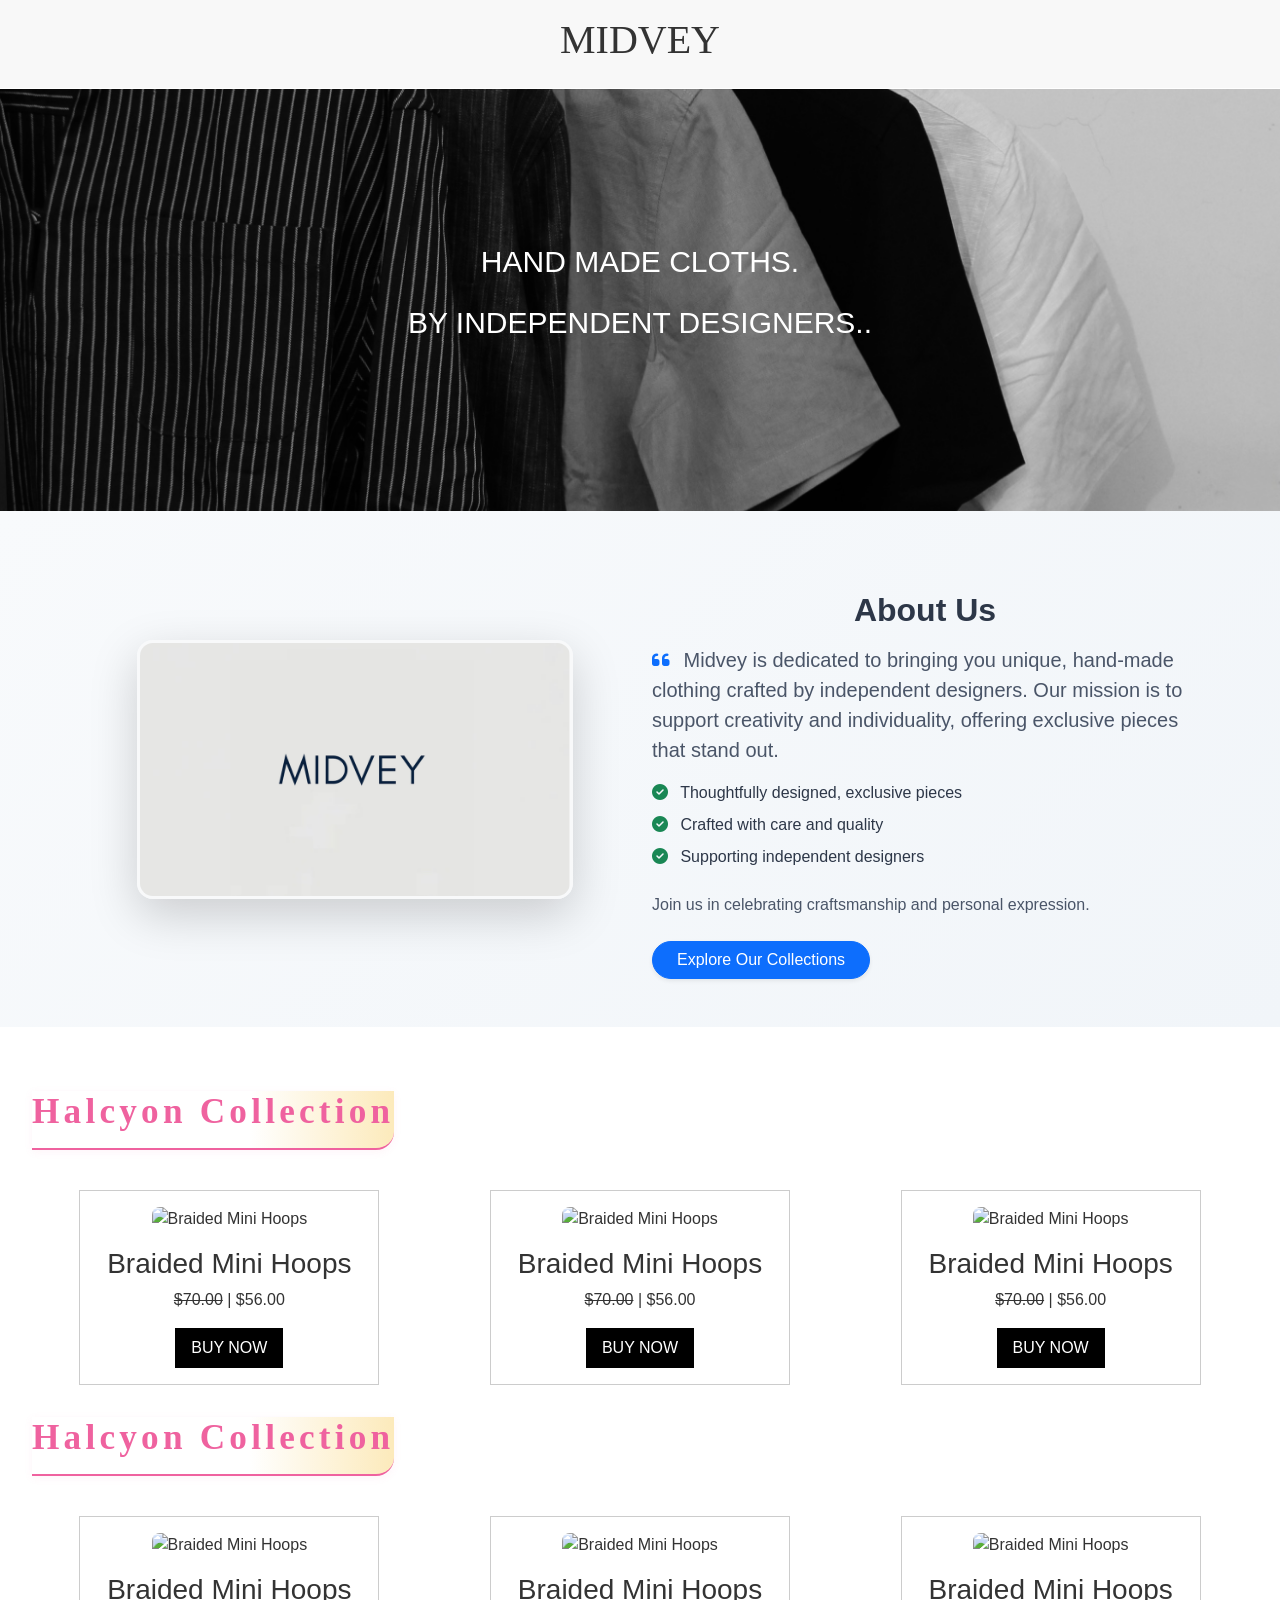
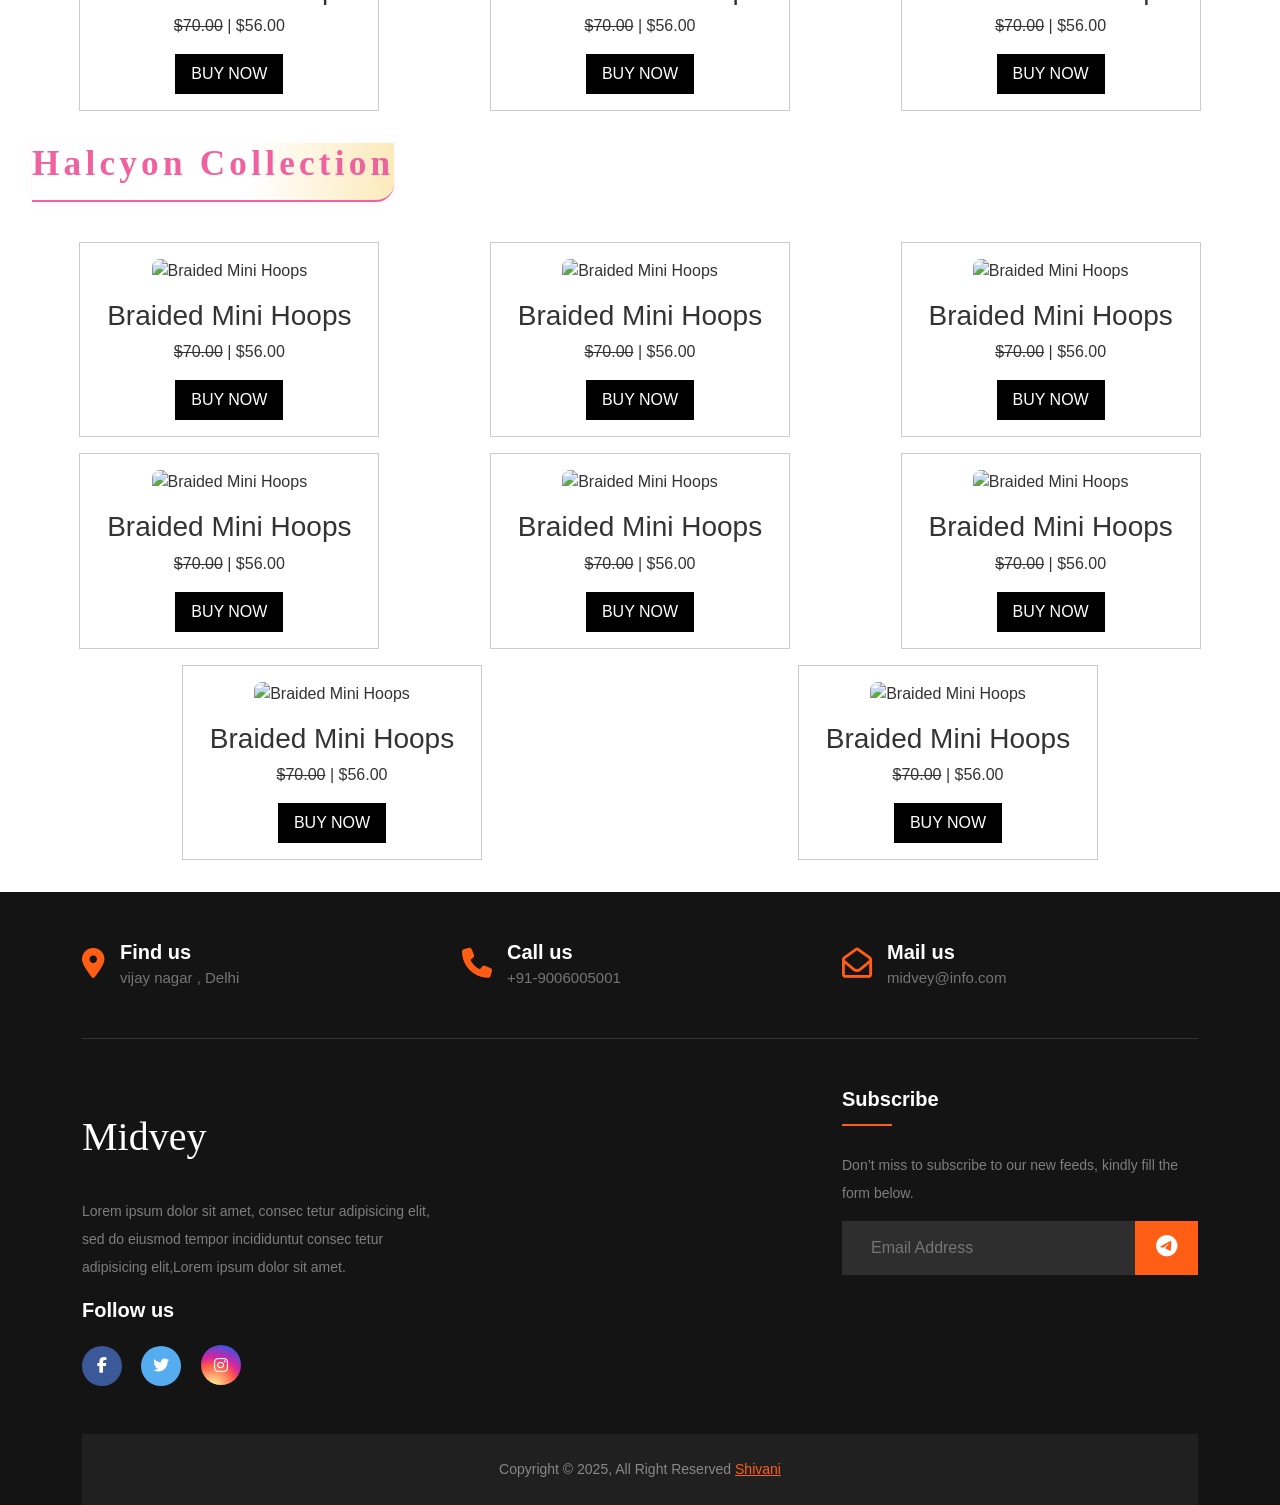
==== index.html @ 68c8198d "first commit" ====
<!DOCTYPE html>
<html lang="en">
<head>
  <meta charset="UTF-8">
  <meta name="viewport" content="width=device-width, initial-scale=1.0">
  <title>Midvey</title>
  <link rel="stylesheet" href="style.css">
   <link rel="stylesheet" href="https://cdn.jsdelivr.net/npm/bootstrap@5.3.3/dist/css/bootstrap.min.css">
<link rel="stylesheet" href="https://cdnjs.cloudflare.com/ajax/libs/font-awesome/6.5.2/css/all.min.css" crossorigin="anonymous"><link rel="stylesheet" href="./style.css">
</head>
<body>
    <div class="heading">
    <h1>MIDVEY</h1>
    </div>
  <header class="header">
    <div class='header-content'>
      <p>HAND MADE CLOTHS.</p>
      <p>BY INDEPENDENT DESIGNERS..</p>

    </header>

    <section class="about-us-section py-5" style="background: linear-gradient(135deg, #f8fafc 0%, #f1f5f9 100%);">
      <div class="container">
        <div class="row align-items-center">
          <div class="col-md-6 mb-4 mb-md-0 text-center">
            <img src="IMG_3715.PNG" alt="About Midvey" class="img-fluid rounded-4 shadow-lg border border-3 border-light" style="max-width: 80%; object-fit: cover;">
          </div>
          <div class="col-md-6">
            <h2 class="mb-3 fw-bold" style="color: #2d3748;">About Us</h2>
            <p class="lead" style="color: #4a5568;">
              <i class="fas fa-quote-left me-2 text-primary"></i>
              Midvey is dedicated to bringing you unique, hand-made clothing crafted by independent designers. Our mission is to support creativity and individuality, offering exclusive pieces that stand out.
            </p>
            <ul class="list-unstyled mb-4" style="color: #2d3748;">
              <li class="mb-2"><i class="fas fa-check-circle text-success me-2"></i> Thoughtfully designed, exclusive pieces</li>
              <li class="mb-2"><i class="fas fa-check-circle text-success me-2"></i> Crafted with care and quality</li>
              <li class="mb-2"><i class="fas fa-check-circle text-success me-2"></i> Supporting independent designers</li>
            </ul>
            <p style="color: #4a5568;">
              Join us in celebrating craftsmanship and personal expression.
            </p>
            <a href="#collections" class="btn btn-primary rounded-pill px-4 mt-2 shadow-sm">Explore Our Collections</a>
          </div>
        </div>
      </div>
    </section>

  <main>
    <section id="collections">
      <h2 class="collection-heading">Halcyon Collection</h2>
      
      <div class="product-grid">
        <div class="product-card">
          <img src="https://t3.ftcdn.net/jpg/03/34/79/68/360_F_334796865_VVTjg49nbLgQPG6rgKDjVqSb5XUhBVsW.jpg" alt="Braided Mini Hoops">
          <h3>Braided Mini Hoops</h3>
          <p><span style="text-decoration: line-through;">$70.00</span> | $56.00</p>
          <a href="https://wa.me/918800646366?text=I%20want%20to%20buy%20Braided%20Mini%20Hoops" target="_blank">
            <button>BUY NOW</button>
          </a>
        </div>
        <div class="product-card">
          <img src="https://t3.ftcdn.net/jpg/03/34/79/68/360_F_334796865_VVTjg49nbLgQPG6rgKDjVqSb5XUhBVsW.jpg" alt="Braided Mini Hoops">
          <h3>Braided Mini Hoops</h3>
          <p><span style="text-decoration: line-through;">$70.00</span> | $56.00</p>
          <a href="https://wa.me/918800646366?text=I%20want%20to%20buy%20Braided%20Mini%20Hoops" target="_blank">
            <button>BUY NOW</button>
          </a>
        </div>
        <div class="product-card">
          <img src="https://t3.ftcdn.net/jpg/03/34/79/68/360_F_334796865_VVTjg49nbLgQPG6rgKDjVqSb5XUhBVsW.jpg" alt="Braided Mini Hoops">
          <h3>Braided Mini Hoops</h3>
          <p><span style="text-decoration: line-through;">$70.00</span> | $56.00</p>
          <a href="https://wa.me/918800646366?text=I%20want%20to%20buy%20Braided%20Mini%20Hoops" target="_blank">
            <button>BUY NOW</button>
          </a>
        </div>
        <!-- Add more products here -->
      </div>

      <h2 class="collection-heading"> Halcyon Collection</h2>
      <div class="product-grid">
        <!-- Repeat product-card blocks here -->
         <div class="product-card">
          <img src="https://t3.ftcdn.net/jpg/03/34/79/68/360_F_334796865_VVTjg49nbLgQPG6rgKDjVqSb5XUhBVsW.jpg" alt="Braided Mini Hoops">
          <h3>Braided Mini Hoops</h3>
          <p><span style="text-decoration: line-through;">$70.00</span> | $56.00</p>
          <a href="https://wa.me/918800646366?text=I%20want%20to%20buy%20Braided%20Mini%20Hoops" target="_blank">
            <button>BUY NOW</button>
          </a>
        </div>
        <div class="product-card">
          <img src="https://t3.ftcdn.net/jpg/03/34/79/68/360_F_334796865_VVTjg49nbLgQPG6rgKDjVqSb5XUhBVsW.jpg" alt="Braided Mini Hoops">
          <h3>Braided Mini Hoops</h3>
          <p><span style="text-decoration: line-through;">$70.00</span> | $56.00</p>
          <a href="https://wa.me/918800646366?text=I%20want%20to%20buy%20Braided%20Mini%20Hoops" target="_blank">
            <button>BUY NOW</button>
          </a>
        </div>
        <div class="product-card">
          <img src="https://t3.ftcdn.net/jpg/03/34/79/68/360_F_334796865_VVTjg49nbLgQPG6rgKDjVqSb5XUhBVsW.jpg" alt="Braided Mini Hoops">
          <h3>Braided Mini Hoops</h3>
          <p><span style="text-decoration: line-through;">$70.00</span> | $56.00</p>
          <a href="https://wa.me/918800646366?text=I%20want%20to%20buy%20Braided%20Mini%20Hoops" target="_blank">
            <button>BUY NOW</button>
          </a>
        </div>

      </div>

<h2 class="collection-heading">Halcyon Collection</h2>      
<div class="product-grid">
        <div class="product-card">
          <img src="https://t3.ftcdn.net/jpg/03/34/79/68/360_F_334796865_VVTjg49nbLgQPG6rgKDjVqSb5XUhBVsW.jpg" alt="Braided Mini Hoops">
          <h3>Braided Mini Hoops</h3>
          <p><span style="text-decoration: line-through;">$70.00</span> | $56.00</p>
          <a href="https://wa.me/918800646366?text=I%20want%20to%20buy%20Braided%20Mini%20Hoops" target="_blank">
            <button>BUY NOW</button>
          </a>
        </div>
        <div class="product-card">
          <img src="https://t3.ftcdn.net/jpg/03/34/79/68/360_F_334796865_VVTjg49nbLgQPG6rgKDjVqSb5XUhBVsW.jpg" alt="Braided Mini Hoops">
          <h3>Braided Mini Hoops</h3>
          <p><span style="text-decoration: line-through;">$70.00</span> | $56.00</p>
          <a href="https://wa.me/918800646366?text=I%20want%20to%20buy%20Braided%20Mini%20Hoops" target="_blank">
            <button>BUY NOW</button>
          </a>
        </div>
        <div class="product-card">
          <img src="https://t3.ftcdn.net/jpg/03/34/79/68/360_F_334796865_VVTjg49nbLgQPG6rgKDjVqSb5XUhBVsW.jpg" alt="Braided Mini Hoops">
          <h3>Braided Mini Hoops</h3>
          <p><span style="text-decoration: line-through;">$70.00</span> | $56.00</p>
          <a href="https://wa.me/918800646366?text=I%20want%20to%20buy%20Braided%20Mini%20Hoops" target="_blank">
            <button>BUY NOW</button>
          </a>
        </div>
        <div class="product-card">
          <img src="https://t3.ftcdn.net/jpg/03/34/79/68/360_F_334796865_VVTjg49nbLgQPG6rgKDjVqSb5XUhBVsW.jpg" alt="Braided Mini Hoops">
          <h3>Braided Mini Hoops</h3>
          <p><span style="text-decoration: line-through;">$70.00</span> | $56.00</p>
          <a href="https://wa.me/918800646366?text=I%20want%20to%20buy%20Braided%20Mini%20Hoops" target="_blank">
            <button>BUY NOW</button>
          </a>
        </div>
         <div class="product-card">
          <img src="https://t3.ftcdn.net/jpg/03/34/79/68/360_F_334796865_VVTjg49nbLgQPG6rgKDjVqSb5XUhBVsW.jpg" alt="Braided Mini Hoops">
          <h3>Braided Mini Hoops</h3>
          <p><span style="text-decoration: line-through;">$70.00</span> | $56.00</p>
          <a href="https://wa.me/918800646366?text=I%20want%20to%20buy%20Braided%20Mini%20Hoops" target="_blank">
            <button>BUY NOW</button>
          </a>
        </div>
         <div class="product-card">
          <img src="https://t3.ftcdn.net/jpg/03/34/79/68/360_F_334796865_VVTjg49nbLgQPG6rgKDjVqSb5XUhBVsW.jpg" alt="Braided Mini Hoops">
          <h3>Braided Mini Hoops</h3>
          <p><span style="text-decoration: line-through;">$70.00</span> | $56.00</p>
          <a href="https://wa.me/918800646366?text=I%20want%20to%20buy%20Braided%20Mini%20Hoops" target="_blank">
            <button>BUY NOW</button>
          </a>
        </div>
         <div class="product-card">
          <img src="https://t3.ftcdn.net/jpg/03/34/79/68/360_F_334796865_VVTjg49nbLgQPG6rgKDjVqSb5XUhBVsW.jpg" alt="Braided Mini Hoops">
          <h3>Braided Mini Hoops</h3>
          <p><span style="text-decoration: line-through;">$70.00</span> | $56.00</p>
          <a href="https://wa.me/918800646366?text=I%20want%20to%20buy%20Braided%20Mini%20Hoops" target="_blank">
            <button>BUY NOW</button>
          </a>
        </div>
         <div class="product-card">
          <img src="https://t3.ftcdn.net/jpg/03/34/79/68/360_F_334796865_VVTjg49nbLgQPG6rgKDjVqSb5XUhBVsW.jpg" alt="Braided Mini Hoops">
          <h3>Braided Mini Hoops</h3>
          <p><span style="text-decoration: line-through;">$70.00</span> | $56.00</p>
          <a href="https://wa.me/918800646366?text=I%20want%20to%20buy%20Braided%20Mini%20Hoops" target="_blank">
            <button>BUY NOW</button>
          </a>
        </div>
        
    </div>
    </section>
  </main>

  <footer class="footer-section">
        <div class="container">
            <div class="footer-cta pt-5 pb-5">
                <div class="row">
                    <div class="col-xl-4 col-md-4 mb-30">
                        <div class="single-cta">
                            <i class="fas fa-map-marker-alt"></i>
                            <div class="cta-text">
                                <h4>Find us</h4>
                                <span>vijay nagar , Delhi</span>
                            </div>
                        </div>
                    </div>
                    <div class="col-xl-4 col-md-4 mb-30">
                        <div class="single-cta">
                            <i class="fas fa-phone"></i>
                            <div class="cta-text">
                                <h4>Call us</h4>
                                <span>+91-9006005001</span>
                            </div>
                        </div>
                    </div>
                    <div class="col-xl-4 col-md-4 mb-30">
                        <div class="single-cta">
                            <i class="far fa-envelope-open"></i>
                            <div class="cta-text">
                                <h4>Mail us</h4>
                                <span>midvey@info.com</span>
                            </div>
                        </div>
                    </div>
                </div>
            </div>
            <div class="footer-content pt-5 pb-5">
                <div class="row">
                    <div class="col-xl-4 col-lg-4 mb-50">
                        <div class="footer-widget">
                            <div class="footer-logo">
                                <p class="nameatbottom">Midvey</p>
                            </div>
                            <div class="footer-text">
                                <p>Lorem ipsum dolor sit amet, consec tetur adipisicing elit, sed do eiusmod tempor incididuntut consec tetur adipisicing
                                elit,Lorem ipsum dolor sit amet.</p>
                            </div>
                            <div class="footer-social-icon">
                                <span>Follow us</span>
                                <a href="https://www.instagram.com/shopmidvey/"><i class="fab fa-facebook-f facebook-bg"></i></a>
                                <a href="https://twitter.com/shopmidvey"><i class="fab fa-twitter twitter-bg"></i></a>
                                <a href="https://www.instagram.com/shopmidvey/">
                                  <i class="fab fa-instagram instagram-bg" style="background: radial-gradient(circle at 30% 107%, #fdf497 0%, #fdf497 5%, #fd5949 45%, #d6249f 60%, #285AEB 90%); color: white; border-radius: 50%; padding: 8px; display: inline-flex; align-items: center; justify-content: center;"></i>
                                </a>

                            </div>
                        </div>
                    </div>
                   
                    <div class="col-xl-4 col-lg-4 col-md-6 mb-50 ms-auto">
                      <div class="footer-widget">
                        <div class="footer-widget-heading">
                          <h3>Subscribe</h3>
                        </div>
                        <div class="footer-text mb-25">
                          <p>Don’t miss to subscribe to our new feeds, kindly fill the form below.</p>
                        </div>
                        <div class="subscribe-form">
                          <form action="#">
                            <input type="text" placeholder="Email Address">
                            <button><i class="fab fa-telegram-plane"></i></button>
                          </form>
                        </div>
                      </div>
                    </div>
                </div>
            </div>
            <div class="copyright-area">
              <div class="container">
                <div class="row">
                  <div class="col-12 text-center">
                    <div class="copyright-text">
                      <p>Copyright &copy; 2025, All Right Reserved <a href="#">Shivani</a></p>
                    </div>
                  </div>
                </div>
              </div>
            </div>
    </footer>

  <script src="script.js"></script>
</body>
</html>
---- style.css ----
body {
  font-family: Arial, sans-serif;
  margin: 0;
  padding: 0;
  background-color: #fff;
  color: #333;
}
.heading{
    padding: 1rem;
    text-align: center;
    background-color: #f8f8f8;
    border-bottom: 1px solid #fff;
    font-family: 'Glacial Indifference';
}

.header {
  text-align: center;
  padding: 150px;
  background-image: url('IMG_4428.JPG'); /* Replace with your desired image URL */
  background-size: cover;
  background-position: center;
  position: relative;
  color: white;
}

.header-overlay {
  background-color: rgba(0, 0, 0, 0.5);
  padding: 2rem;
  display: inline-block;
  border-radius: 8px;
}

.header h1 {
  font-size: 50px;
  margin-bottom: 0.5rem;
}

.header p {
  margin-bottom: 1rem;
  font-size: 30px;
  font-family: 'Gill Sans', 'Gill Sans MT', Calibri, 'Trebuchet MS', sans-serif;
}

.header button {
  padding: 0.75rem 1.5rem;
  background-color: white;
  color: black;
  border: none;
  cursor: pointer;
  font-weight: bold;
  border-radius: 4px;
}

main {
  padding: 2rem;
}

.collection-heading{
  font-family: 'Playfair Display', serif;
        font-size: 2.2rem;
        font-weight: 600;
        color: #ef629f;
        margin-bottom: 2.5rem;
        letter-spacing: 0.12em;
        border-bottom: 2px solid #ef629f;
        display: inline-block;
        padding-bottom: 0.4em;
        background: linear-gradient(90deg, #fff 60%, #fceabb 100%);
        border-radius: 0 0 18px 0;
        box-shadow: 0 2px 8px rgba(239,98,159,0.07);
}
h2 {
  text-align: center;
  margin: 2rem 0 1rem;
}

.product-grid {
  display: flex;
  flex-wrap: wrap;
  gap: 1rem;
  justify-content: space-around;
}

.product-card {
  border: 1px solid #ccc;
  padding: 1rem;
  width: 300px;
  text-align: center;
}

.product-card img {
  width: 100%;
  height: auto;
  border-radius: 8px;
  margin-bottom: 1rem;
}

.product-card button {
  padding: 0.5rem 1rem;
  background-color: black;
  color: white;
  border: none;
  cursor: pointer;
}

.footer {
  background-color: #f1f1f1;
  text-align: center;
  padding: 1rem;
  margin-top: 2rem;
}

.footer a {
  display: block;
  margin-top: 0.5rem;
  color: #0077cc;
  text-decoration: none;
}
.nameatbottom{
    font-family: 'glacial indifference';
    font-size: 40px;
    margin-top: 20px;
    color: white
}
 @media (max-width: 768px) {
      .header h1 {
        font-size: 2rem;
      }

      .header p {
        font-size: 1rem;
      }

      .header-overlay {
        padding: 1.5rem;
      }

      .header button {
        padding: 0.5rem 1rem;
      }

      .product-card {
        width: 90%;
      }
    }

    @media (max-width: 480px) {
      .header {
        padding: 3rem 1rem;
      }

      .header h1 {
        font-size: 1.5rem;
      }

      .header p {
        font-size: 0.9rem;
      }

      .header button {
        font-size: 0.9rem;
      }

      main {
        padding: 1rem;
      }

      h2 {
        font-size: 1.2rem;
      }
    }
/* footer */


ul {
    margin: 0px;
    padding: 0px;
}
.footer-section {
  background: #151414;
  position: relative;
}
.footer-cta {
  border-bottom: 1px solid #373636;
}
.single-cta i {
  color: #ff5e14;
  font-size: 30px;
  float: left;
  margin-top: 8px;
}
.cta-text {
  padding-left: 15px;
  display: inline-block;
}
.cta-text h4 {
  color: #fff;
  font-size: 20px;
  font-weight: 600;
  margin-bottom: 2px;
}
.cta-text span {
  color: #757575;
  font-size: 15px;
}
.footer-content {
  position: relative;
  z-index: 2;
}
.footer-pattern img {
  position: absolute;
  top: 0;
  left: 0;
  height: 330px;
  background-size: cover;
  background-position: 100% 100%;
}
.footer-logo {
  margin-bottom: 30px;
}
.footer-logo img {
    max-width: 200px;
}
.footer-text p {
  margin-bottom: 14px;
  font-size: 14px;
      color: #7e7e7e;
  line-height: 28px;
}
.footer-social-icon span {
  color: #fff;
  display: block;
  font-size: 20px;
  font-weight: 700;
  font-family: 'Poppins', sans-serif;
  margin-bottom: 20px;
}
.footer-social-icon a {
  color: #fff;
  font-size: 16px;
  margin-right: 15px;
}
.footer-social-icon i {
  height: 40px;
  width: 40px;
  text-align: center;
  line-height: 38px;
  border-radius: 50%;
}
.facebook-bg{
  background: #3B5998;
}
.twitter-bg{
  background: #55ACEE;
}
.google-bg{
  background: #DD4B39;
}
.footer-widget-heading h3 {
  color: #fff;
  font-size: 20px;
  font-weight: 600;
  margin-bottom: 40px;
  position: relative;
}
.footer-widget-heading h3::before {
  content: "";
  position: absolute;
  left: 0;
  bottom: -15px;
  height: 2px;
  width: 50px;
  background: #ff5e14;
}
.footer-widget ul li {
  display: inline-block;
  float: left;
  width: 50%;
  margin-bottom: 12px;
}
.footer-widget ul li a:hover{
  color: #ff5e14;
}
.footer-widget ul li a {
  color: #878787;
  text-transform: capitalize;
}
.subscribe-form {
  position: relative;
  overflow: hidden;
}
.subscribe-form input {
  width: 100%;
  padding: 14px 28px;
  background: #2E2E2E;
  border: 1px solid #2E2E2E;
  color: #fff;
}
.subscribe-form button {
    position: absolute;
    right: 0;
    background: #ff5e14;
    padding: 13px 20px;
    border: 1px solid #ff5e14;
    top: 0;
}
.subscribe-form button i {
  color: #fff;
  font-size: 22px;
  transform: rotate(-6deg);
}
.copyright-area{
  background: #202020;
  padding: 25px 0;
}
.copyright-text p {
  margin: 0;
  font-size: 14px;
  color: #878787;
}
.copyright-text p a{
  color: #ff5e14;
}
.footer-menu li {
  display: inline-block;
  margin-left: 20px;
}
.footer-menu li:hover a{
  color: #ff5e14;
}
.footer-menu li a {
  font-size: 14px;
  color: #878787;
}
---- style.css ----
body {
  font-family: Arial, sans-serif;
  margin: 0;
  padding: 0;
  background-color: #fff;
  color: #333;
}
.heading{
    padding: 1rem;
    text-align: center;
    background-color: #f8f8f8;
    border-bottom: 1px solid #fff;
    font-family: 'Glacial Indifference';
}

.header {
  text-align: center;
  padding: 150px;
  background-image: url('IMG_4428.JPG'); /* Replace with your desired image URL */
  background-size: cover;
  background-position: center;
  position: relative;
  color: white;
}

.header-overlay {
  background-color: rgba(0, 0, 0, 0.5);
  padding: 2rem;
  display: inline-block;
  border-radius: 8px;
}

.header h1 {
  font-size: 50px;
  margin-bottom: 0.5rem;
}

.header p {
  margin-bottom: 1rem;
  font-size: 30px;
  font-family: 'Gill Sans', 'Gill Sans MT', Calibri, 'Trebuchet MS', sans-serif;
}

.header button {
  padding: 0.75rem 1.5rem;
  background-color: white;
  color: black;
  border: none;
  cursor: pointer;
  font-weight: bold;
  border-radius: 4px;
}

main {
  padding: 2rem;
}

.collection-heading{
  font-family: 'Playfair Display', serif;
        font-size: 2.2rem;
        font-weight: 600;
        color: #ef629f;
        margin-bottom: 2.5rem;
        letter-spacing: 0.12em;
        border-bottom: 2px solid #ef629f;
        display: inline-block;
        padding-bottom: 0.4em;
        background: linear-gradient(90deg, #fff 60%, #fceabb 100%);
        border-radius: 0 0 18px 0;
        box-shadow: 0 2px 8px rgba(239,98,159,0.07);
}
h2 {
  text-align: center;
  margin: 2rem 0 1rem;
}

.product-grid {
  display: flex;
  flex-wrap: wrap;
  gap: 1rem;
  justify-content: space-around;
}

.product-card {
  border: 1px solid #ccc;
  padding: 1rem;
  width: 300px;
  text-align: center;
}

.product-card img {
  width: 100%;
  height: auto;
  border-radius: 8px;
  margin-bottom: 1rem;
}

.product-card button {
  padding: 0.5rem 1rem;
  background-color: black;
  color: white;
  border: none;
  cursor: pointer;
}

.footer {
  background-color: #f1f1f1;
  text-align: center;
  padding: 1rem;
  margin-top: 2rem;
}

.footer a {
  display: block;
  margin-top: 0.5rem;
  color: #0077cc;
  text-decoration: none;
}
.nameatbottom{
    font-family: 'glacial indifference';
    font-size: 40px;
    margin-top: 20px;
    color: white
}
 @media (max-width: 768px) {
      .header h1 {
        font-size: 2rem;
      }

      .header p {
        font-size: 1rem;
      }

      .header-overlay {
        padding: 1.5rem;
      }

      .header button {
        padding: 0.5rem 1rem;
      }

      .product-card {
        width: 90%;
      }
    }

    @media (max-width: 480px) {
      .header {
        padding: 3rem 1rem;
      }

      .header h1 {
        font-size: 1.5rem;
      }

      .header p {
        font-size: 0.9rem;
      }

      .header button {
        font-size: 0.9rem;
      }

      main {
        padding: 1rem;
      }

      h2 {
        font-size: 1.2rem;
      }
    }
/* footer */


ul {
    margin: 0px;
    padding: 0px;
}
.footer-section {
  background: #151414;
  position: relative;
}
.footer-cta {
  border-bottom: 1px solid #373636;
}
.single-cta i {
  color: #ff5e14;
  font-size: 30px;
  float: left;
  margin-top: 8px;
}
.cta-text {
  padding-left: 15px;
  display: inline-block;
}
.cta-text h4 {
  color: #fff;
  font-size: 20px;
  font-weight: 600;
  margin-bottom: 2px;
}
.cta-text span {
  color: #757575;
  font-size: 15px;
}
.footer-content {
  position: relative;
  z-index: 2;
}
.footer-pattern img {
  position: absolute;
  top: 0;
  left: 0;
  height: 330px;
  background-size: cover;
  background-position: 100% 100%;
}
.footer-logo {
  margin-bottom: 30px;
}
.footer-logo img {
    max-width: 200px;
}
.footer-text p {
  margin-bottom: 14px;
  font-size: 14px;
      color: #7e7e7e;
  line-height: 28px;
}
.footer-social-icon span {
  color: #fff;
  display: block;
  font-size: 20px;
  font-weight: 700;
  font-family: 'Poppins', sans-serif;
  margin-bottom: 20px;
}
.footer-social-icon a {
  color: #fff;
  font-size: 16px;
  margin-right: 15px;
}
.footer-social-icon i {
  height: 40px;
  width: 40px;
  text-align: center;
  line-height: 38px;
  border-radius: 50%;
}
.facebook-bg{
  background: #3B5998;
}
.twitter-bg{
  background: #55ACEE;
}
.google-bg{
  background: #DD4B39;
}
.footer-widget-heading h3 {
  color: #fff;
  font-size: 20px;
  font-weight: 600;
  margin-bottom: 40px;
  position: relative;
}
.footer-widget-heading h3::before {
  content: "";
  position: absolute;
  left: 0;
  bottom: -15px;
  height: 2px;
  width: 50px;
  background: #ff5e14;
}
.footer-widget ul li {
  display: inline-block;
  float: left;
  width: 50%;
  margin-bottom: 12px;
}
.footer-widget ul li a:hover{
  color: #ff5e14;
}
.footer-widget ul li a {
  color: #878787;
  text-transform: capitalize;
}
.subscribe-form {
  position: relative;
  overflow: hidden;
}
.subscribe-form input {
  width: 100%;
  padding: 14px 28px;
  background: #2E2E2E;
  border: 1px solid #2E2E2E;
  color: #fff;
}
.subscribe-form button {
    position: absolute;
    right: 0;
    background: #ff5e14;
    padding: 13px 20px;
    border: 1px solid #ff5e14;
    top: 0;
}
.subscribe-form button i {
  color: #fff;
  font-size: 22px;
  transform: rotate(-6deg);
}
.copyright-area{
  background: #202020;
  padding: 25px 0;
}
.copyright-text p {
  margin: 0;
  font-size: 14px;
  color: #878787;
}
.copyright-text p a{
  color: #ff5e14;
}
.footer-menu li {
  display: inline-block;
  margin-left: 20px;
}
.footer-menu li:hover a{
  color: #ff5e14;
}
.footer-menu li a {
  font-size: 14px;
  color: #878787;
}
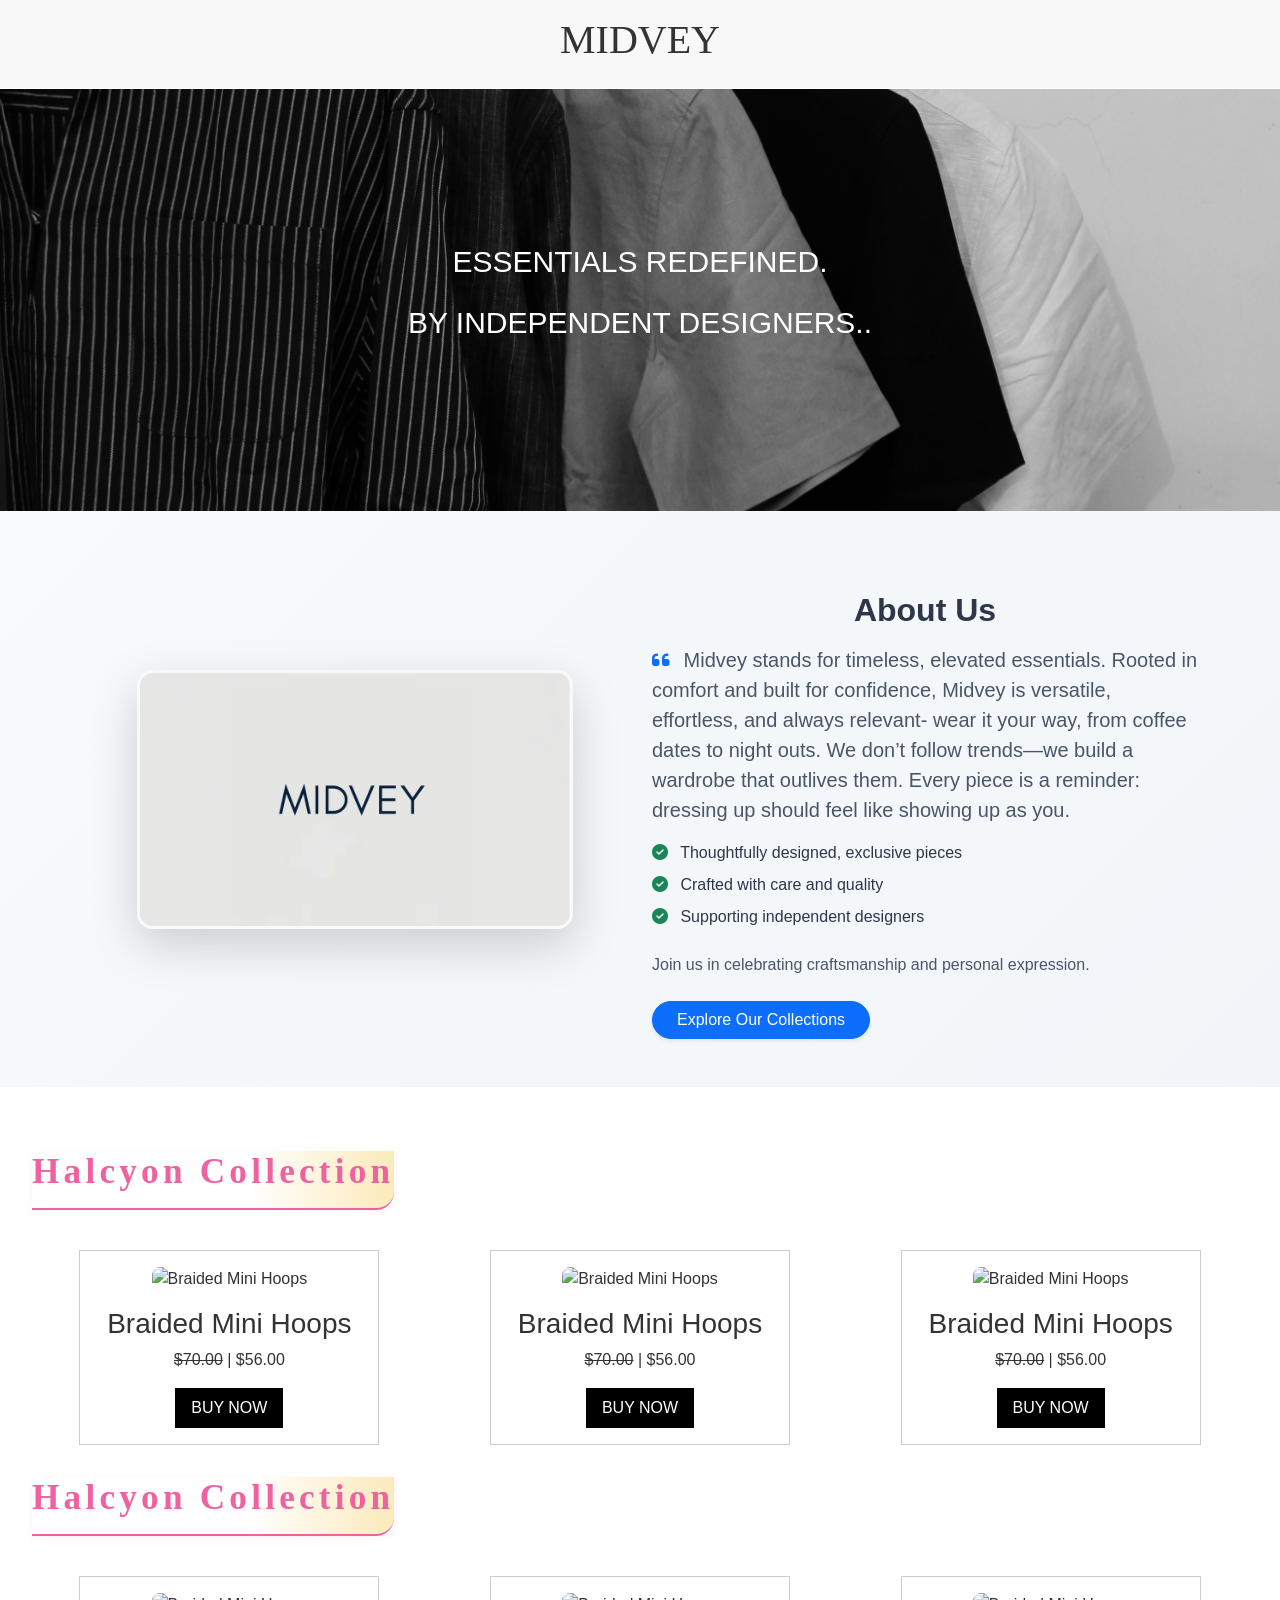
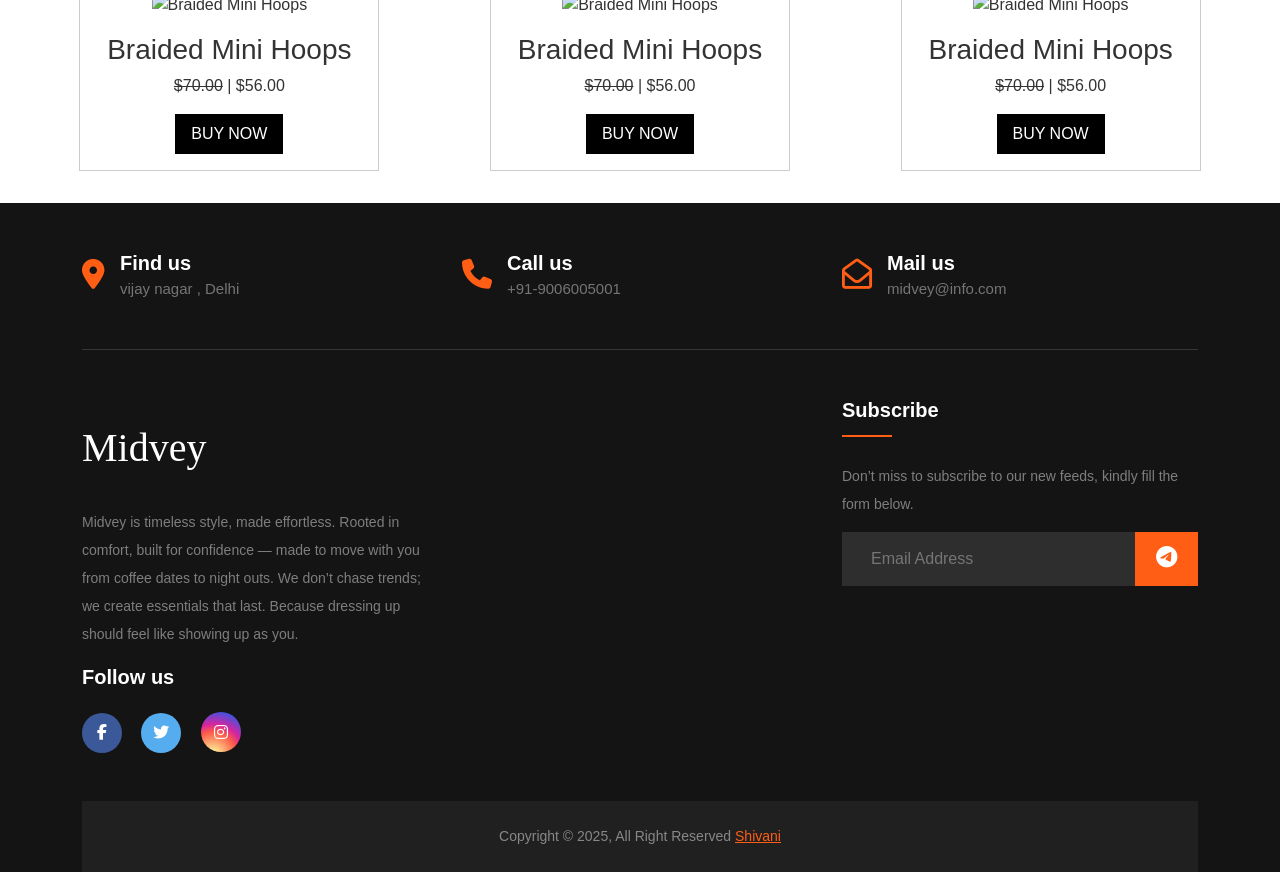
==== commit a919b8b1: "first commit" ====
--- a/index.html
+++ b/index.html
@@ -14,7 +14,7 @@
     </div>
   <header class="header">
     <div class='header-content'>
-      <p>HAND MADE CLOTHS.</p>
+      <p>ESSENTIALS REDEFINED.</p>
       <p>BY INDEPENDENT DESIGNERS..</p>
 
     </header>
@@ -29,7 +29,11 @@
             <h2 class="mb-3 fw-bold" style="color: #2d3748;">About Us</h2>
             <p class="lead" style="color: #4a5568;">
               <i class="fas fa-quote-left me-2 text-primary"></i>
-              Midvey is dedicated to bringing you unique, hand-made clothing crafted by independent designers. Our mission is to support creativity and individuality, offering exclusive pieces that stand out.
+              Midvey stands for timeless, elevated essentials.
+Rooted in comfort and built for confidence, Midvey is versatile, effortless, and always relevant-
+wear it your way, from coffee dates to night outs.
+We don’t follow trends—we build a wardrobe that outlives them.
+Every piece is a reminder: dressing up should feel like showing up as you.
             </p>
             <ul class="list-unstyled mb-4" style="color: #2d3748;">
               <li class="mb-2"><i class="fas fa-check-circle text-success me-2"></i> Thoughtfully designed, exclusive pieces</li>
@@ -51,23 +55,23 @@
       
       <div class="product-grid">
         <div class="product-card">
-          <img src="https://t3.ftcdn.net/jpg/03/34/79/68/360_F_334796865_VVTjg49nbLgQPG6rgKDjVqSb5XUhBVsW.jpg" alt="Braided Mini Hoops">
-          <h3>Braided Mini Hoops</h3>
-          <p><span style="text-decoration: line-through;">$70.00</span> | $56.00</p>
-          <a href="https://wa.me/918800646366?text=I%20want%20to%20buy%20Braided%20Mini%20Hoops" target="_blank">
-            <button>BUY NOW</button>
-          </a>
-        </div>
-        <div class="product-card">
-          <img src="https://t3.ftcdn.net/jpg/03/34/79/68/360_F_334796865_VVTjg49nbLgQPG6rgKDjVqSb5XUhBVsW.jpg" alt="Braided Mini Hoops">
-          <h3>Braided Mini Hoops</h3>
-          <p><span style="text-decoration: line-through;">$70.00</span> | $56.00</p>
-          <a href="https://wa.me/918800646366?text=I%20want%20to%20buy%20Braided%20Mini%20Hoops" target="_blank">
-            <button>BUY NOW</button>
-          </a>
-        </div>
-        <div class="product-card">
-          <img src="https://t3.ftcdn.net/jpg/03/34/79/68/360_F_334796865_VVTjg49nbLgQPG6rgKDjVqSb5XUhBVsW.jpg" alt="Braided Mini Hoops">
+          <img src="Cloths/IMG_4237.JPG" alt="Braided Mini Hoops">
+          <h3>Braided Mini Hoops</h3>
+          <p><span style="text-decoration: line-through;">$70.00</span> | $56.00</p>
+          <a href="https://wa.me/918800646366?text=I%20want%20to%20buy%20Braided%20Mini%20Hoops" target="_blank">
+            <button>BUY NOW</button>
+          </a>
+        </div>
+        <div class="product-card">
+          <img src="Cloths/IMG_3699.JPG" alt="Braided Mini Hoops">
+          <h3>Braided Mini Hoops</h3>
+          <p><span style="text-decoration: line-through;">$70.00</span> | $56.00</p>
+          <a href="https://wa.me/918800646366?text=I%20want%20to%20buy%20Braided%20Mini%20Hoops" target="_blank">
+            <button>BUY NOW</button>
+          </a>
+        </div>
+        <div class="product-card">
+          <img src="Cloths/IMG_3701.JPG" alt="Braided Mini Hoops">
           <h3>Braided Mini Hoops</h3>
           <p><span style="text-decoration: line-through;">$70.00</span> | $56.00</p>
           <a href="https://wa.me/918800646366?text=I%20want%20to%20buy%20Braided%20Mini%20Hoops" target="_blank">
@@ -81,23 +85,23 @@
       <div class="product-grid">
         <!-- Repeat product-card blocks here -->
          <div class="product-card">
-          <img src="https://t3.ftcdn.net/jpg/03/34/79/68/360_F_334796865_VVTjg49nbLgQPG6rgKDjVqSb5XUhBVsW.jpg" alt="Braided Mini Hoops">
-          <h3>Braided Mini Hoops</h3>
-          <p><span style="text-decoration: line-through;">$70.00</span> | $56.00</p>
-          <a href="https://wa.me/918800646366?text=I%20want%20to%20buy%20Braided%20Mini%20Hoops" target="_blank">
-            <button>BUY NOW</button>
-          </a>
-        </div>
-        <div class="product-card">
-          <img src="https://t3.ftcdn.net/jpg/03/34/79/68/360_F_334796865_VVTjg49nbLgQPG6rgKDjVqSb5XUhBVsW.jpg" alt="Braided Mini Hoops">
-          <h3>Braided Mini Hoops</h3>
-          <p><span style="text-decoration: line-through;">$70.00</span> | $56.00</p>
-          <a href="https://wa.me/918800646366?text=I%20want%20to%20buy%20Braided%20Mini%20Hoops" target="_blank">
-            <button>BUY NOW</button>
-          </a>
-        </div>
-        <div class="product-card">
-          <img src="https://t3.ftcdn.net/jpg/03/34/79/68/360_F_334796865_VVTjg49nbLgQPG6rgKDjVqSb5XUhBVsW.jpg" alt="Braided Mini Hoops">
+          <img src="Cloths/IMG_4572.JPG" alt="Braided Mini Hoops">
+          <h3>Braided Mini Hoops</h3>
+          <p><span style="text-decoration: line-through;">$70.00</span> | $56.00</p>
+          <a href="https://wa.me/918800646366?text=I%20want%20to%20buy%20Braided%20Mini%20Hoops" target="_blank">
+            <button>BUY NOW</button>
+          </a>
+        </div>
+        <div class="product-card">
+          <img src="Cloths/IMG_3702.JPG" alt="Braided Mini Hoops">
+          <h3>Braided Mini Hoops</h3>
+          <p><span style="text-decoration: line-through;">$70.00</span> | $56.00</p>
+          <a href="https://wa.me/918800646366?text=I%20want%20to%20buy%20Braided%20Mini%20Hoops" target="_blank">
+            <button>BUY NOW</button>
+          </a>
+        </div>
+        <div class="product-card">
+          <img src="Cloths/IMG_3698.JPG" alt="Braided Mini Hoops">
           <h3>Braided Mini Hoops</h3>
           <p><span style="text-decoration: line-through;">$70.00</span> | $56.00</p>
           <a href="https://wa.me/918800646366?text=I%20want%20to%20buy%20Braided%20Mini%20Hoops" target="_blank">
@@ -106,11 +110,11 @@
         </div>
 
       </div>
-
-<h2 class="collection-heading">Halcyon Collection</h2>      
+<!-- for more cloth  -->
+<!-- <h2 class="collection-heading">Halcyon Collection</h2>      
 <div class="product-grid">
         <div class="product-card">
-          <img src="https://t3.ftcdn.net/jpg/03/34/79/68/360_F_334796865_VVTjg49nbLgQPG6rgKDjVqSb5XUhBVsW.jpg" alt="Braided Mini Hoops">
+          <img src="Cloths/IMG_3704.JPG" alt="Braided Mini Hoops">
           <h3>Braided Mini Hoops</h3>
           <p><span style="text-decoration: line-through;">$70.00</span> | $56.00</p>
           <a href="https://wa.me/918800646366?text=I%20want%20to%20buy%20Braided%20Mini%20Hoops" target="_blank">
@@ -174,7 +178,7 @@
           </a>
         </div>
         
-    </div>
+    </div> -->
     </section>
   </main>
 
@@ -219,8 +223,10 @@
                                 <p class="nameatbottom">Midvey</p>
                             </div>
                             <div class="footer-text">
-                                <p>Lorem ipsum dolor sit amet, consec tetur adipisicing elit, sed do eiusmod tempor incididuntut consec tetur adipisicing
-                                elit,Lorem ipsum dolor sit amet.</p>
+                                <p>Midvey is timeless style, made effortless.
+Rooted in comfort, built for confidence — made to move with you from coffee dates to night outs.
+We don’t chase trends; we create essentials that last.
+Because dressing up should feel like showing up as you.</p>
                             </div>
                             <div class="footer-social-icon">
                                 <span>Follow us</span>
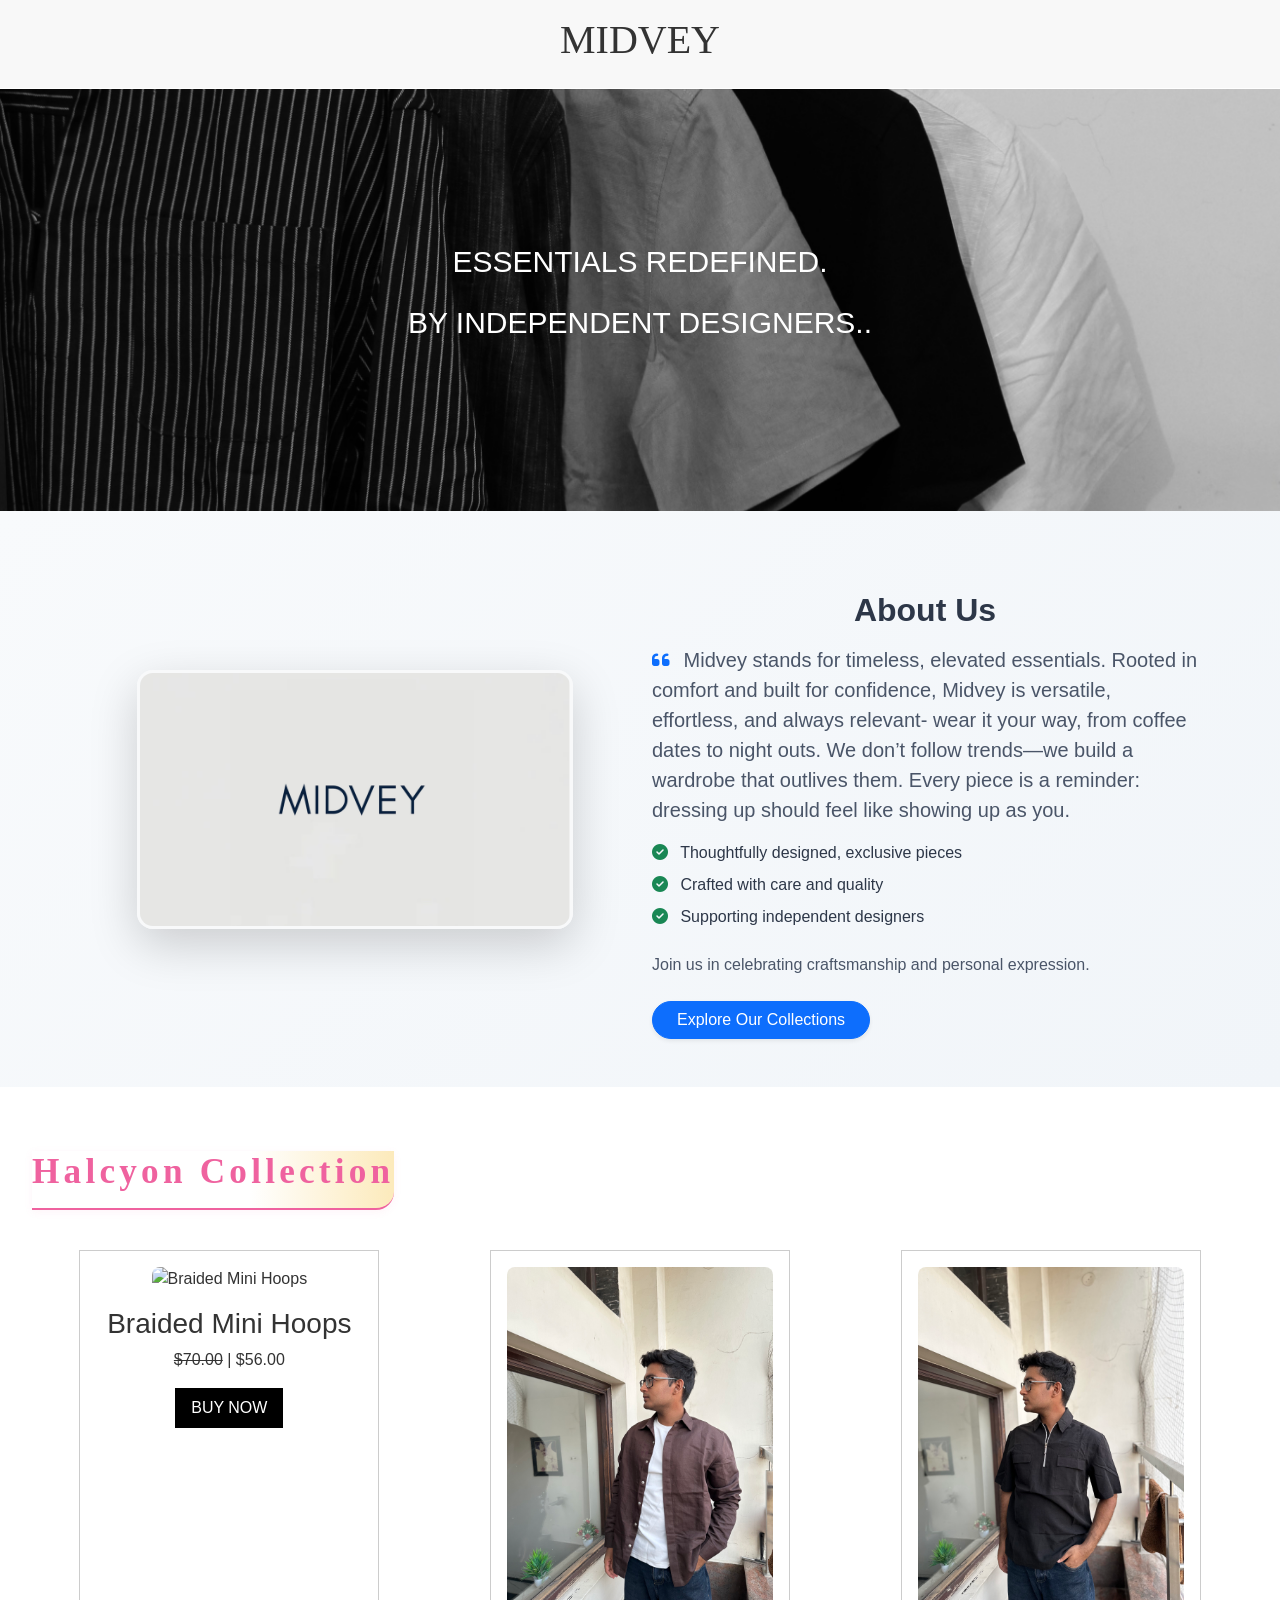
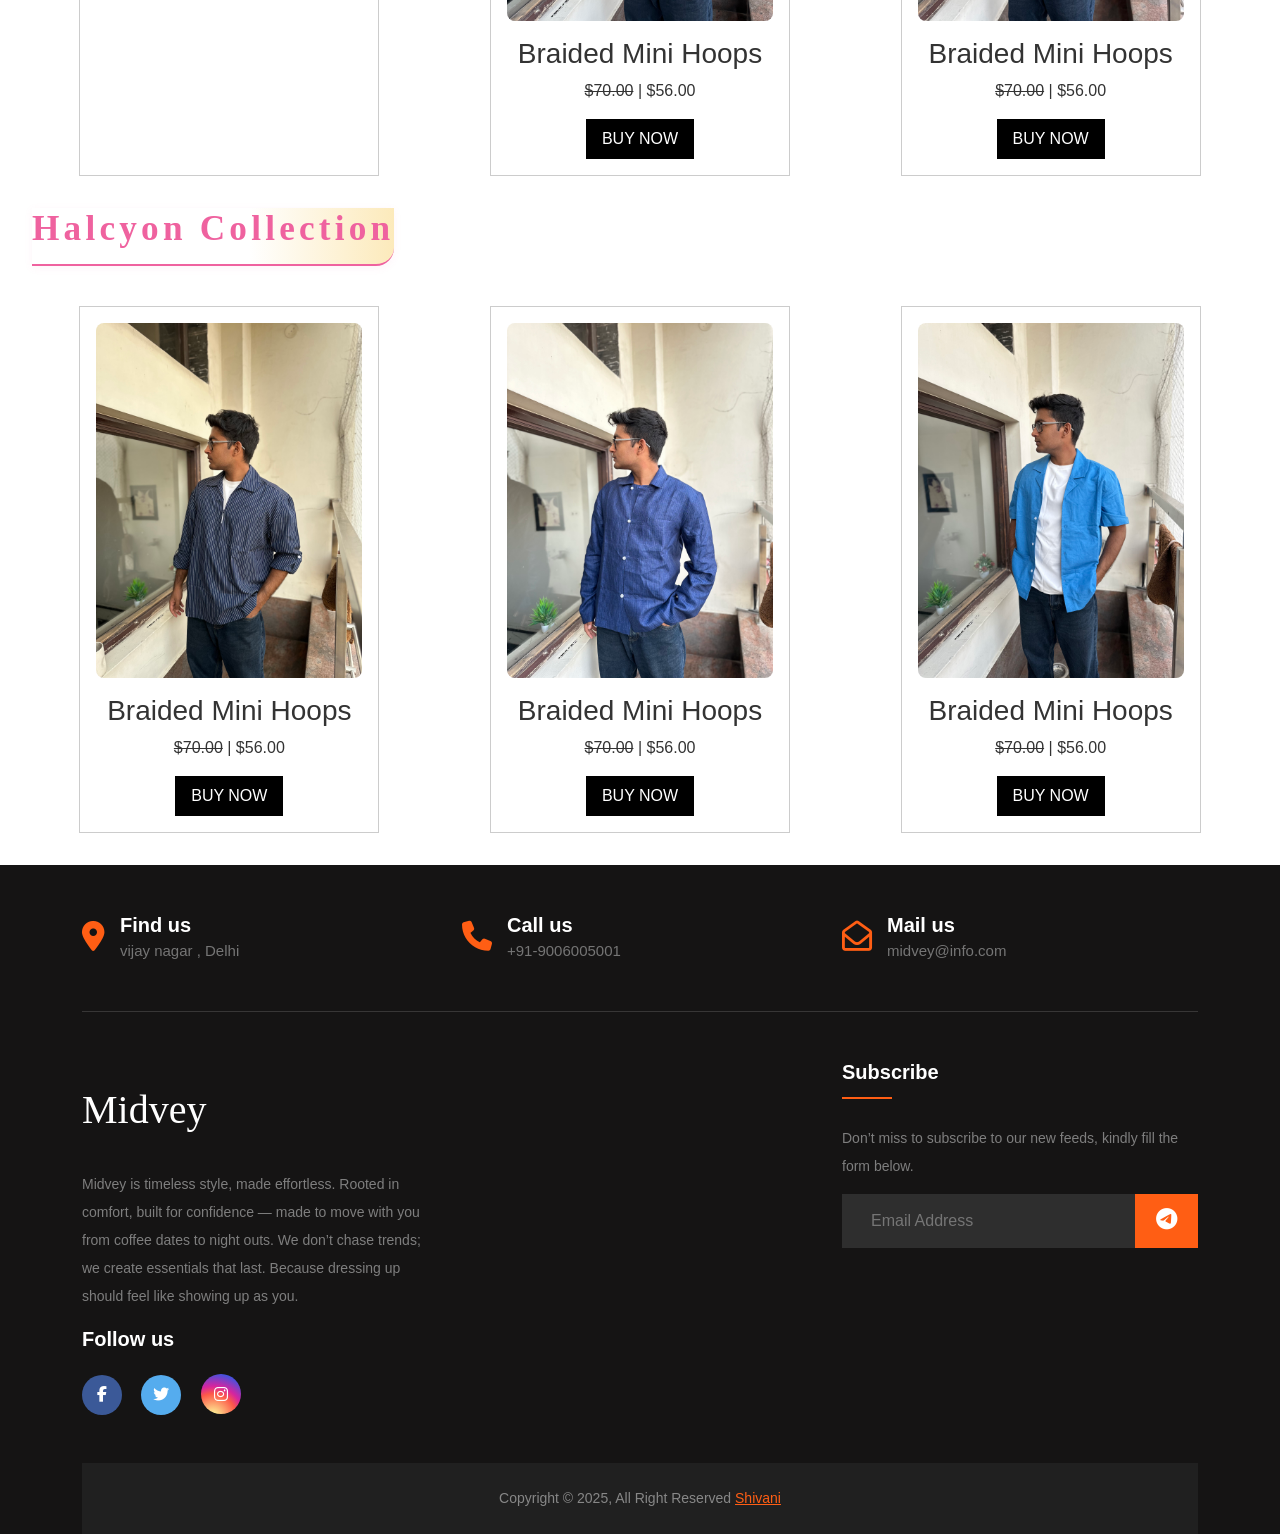
==== commit 17ffc6d8: "second commit" ====
--- a/index.html
+++ b/index.html
@@ -63,15 +63,15 @@
           </a>
         </div>
         <div class="product-card">
-          <img src="Cloths/IMG_3699.JPG" alt="Braided Mini Hoops">
-          <h3>Braided Mini Hoops</h3>
-          <p><span style="text-decoration: line-through;">$70.00</span> | $56.00</p>
-          <a href="https://wa.me/918800646366?text=I%20want%20to%20buy%20Braided%20Mini%20Hoops" target="_blank">
-            <button>BUY NOW</button>
-          </a>
-        </div>
-        <div class="product-card">
-          <img src="Cloths/IMG_3701.JPG" alt="Braided Mini Hoops">
+          <img src="Cloths/IMG_3699.jpg" alt="Braided Mini Hoops">
+          <h3>Braided Mini Hoops</h3>
+          <p><span style="text-decoration: line-through;">$70.00</span> | $56.00</p>
+          <a href="https://wa.me/918800646366?text=I%20want%20to%20buy%20Braided%20Mini%20Hoops" target="_blank">
+            <button>BUY NOW</button>
+          </a>
+        </div>
+        <div class="product-card">
+          <img src="Cloths/IMG_3701.jpg" alt="Braided Mini Hoops">
           <h3>Braided Mini Hoops</h3>
           <p><span style="text-decoration: line-through;">$70.00</span> | $56.00</p>
           <a href="https://wa.me/918800646366?text=I%20want%20to%20buy%20Braided%20Mini%20Hoops" target="_blank">
@@ -85,23 +85,23 @@
       <div class="product-grid">
         <!-- Repeat product-card blocks here -->
          <div class="product-card">
-          <img src="Cloths/IMG_4572.JPG" alt="Braided Mini Hoops">
-          <h3>Braided Mini Hoops</h3>
-          <p><span style="text-decoration: line-through;">$70.00</span> | $56.00</p>
-          <a href="https://wa.me/918800646366?text=I%20want%20to%20buy%20Braided%20Mini%20Hoops" target="_blank">
-            <button>BUY NOW</button>
-          </a>
-        </div>
-        <div class="product-card">
-          <img src="Cloths/IMG_3702.JPG" alt="Braided Mini Hoops">
-          <h3>Braided Mini Hoops</h3>
-          <p><span style="text-decoration: line-through;">$70.00</span> | $56.00</p>
-          <a href="https://wa.me/918800646366?text=I%20want%20to%20buy%20Braided%20Mini%20Hoops" target="_blank">
-            <button>BUY NOW</button>
-          </a>
-        </div>
-        <div class="product-card">
-          <img src="Cloths/IMG_3698.JPG" alt="Braided Mini Hoops">
+          <img src="Cloths/IMG_4572.jpg" alt="Braided Mini Hoops">
+          <h3>Braided Mini Hoops</h3>
+          <p><span style="text-decoration: line-through;">$70.00</span> | $56.00</p>
+          <a href="https://wa.me/918800646366?text=I%20want%20to%20buy%20Braided%20Mini%20Hoops" target="_blank">
+            <button>BUY NOW</button>
+          </a>
+        </div>
+        <div class="product-card">
+          <img src="Cloths/IMG_3702.jpg" alt="Braided Mini Hoops">
+          <h3>Braided Mini Hoops</h3>
+          <p><span style="text-decoration: line-through;">$70.00</span> | $56.00</p>
+          <a href="https://wa.me/918800646366?text=I%20want%20to%20buy%20Braided%20Mini%20Hoops" target="_blank">
+            <button>BUY NOW</button>
+          </a>
+        </div>
+        <div class="product-card">
+          <img src="Cloths/IMG_3698.jpg" alt="Braided Mini Hoops">
           <h3>Braided Mini Hoops</h3>
           <p><span style="text-decoration: line-through;">$70.00</span> | $56.00</p>
           <a href="https://wa.me/918800646366?text=I%20want%20to%20buy%20Braided%20Mini%20Hoops" target="_blank">
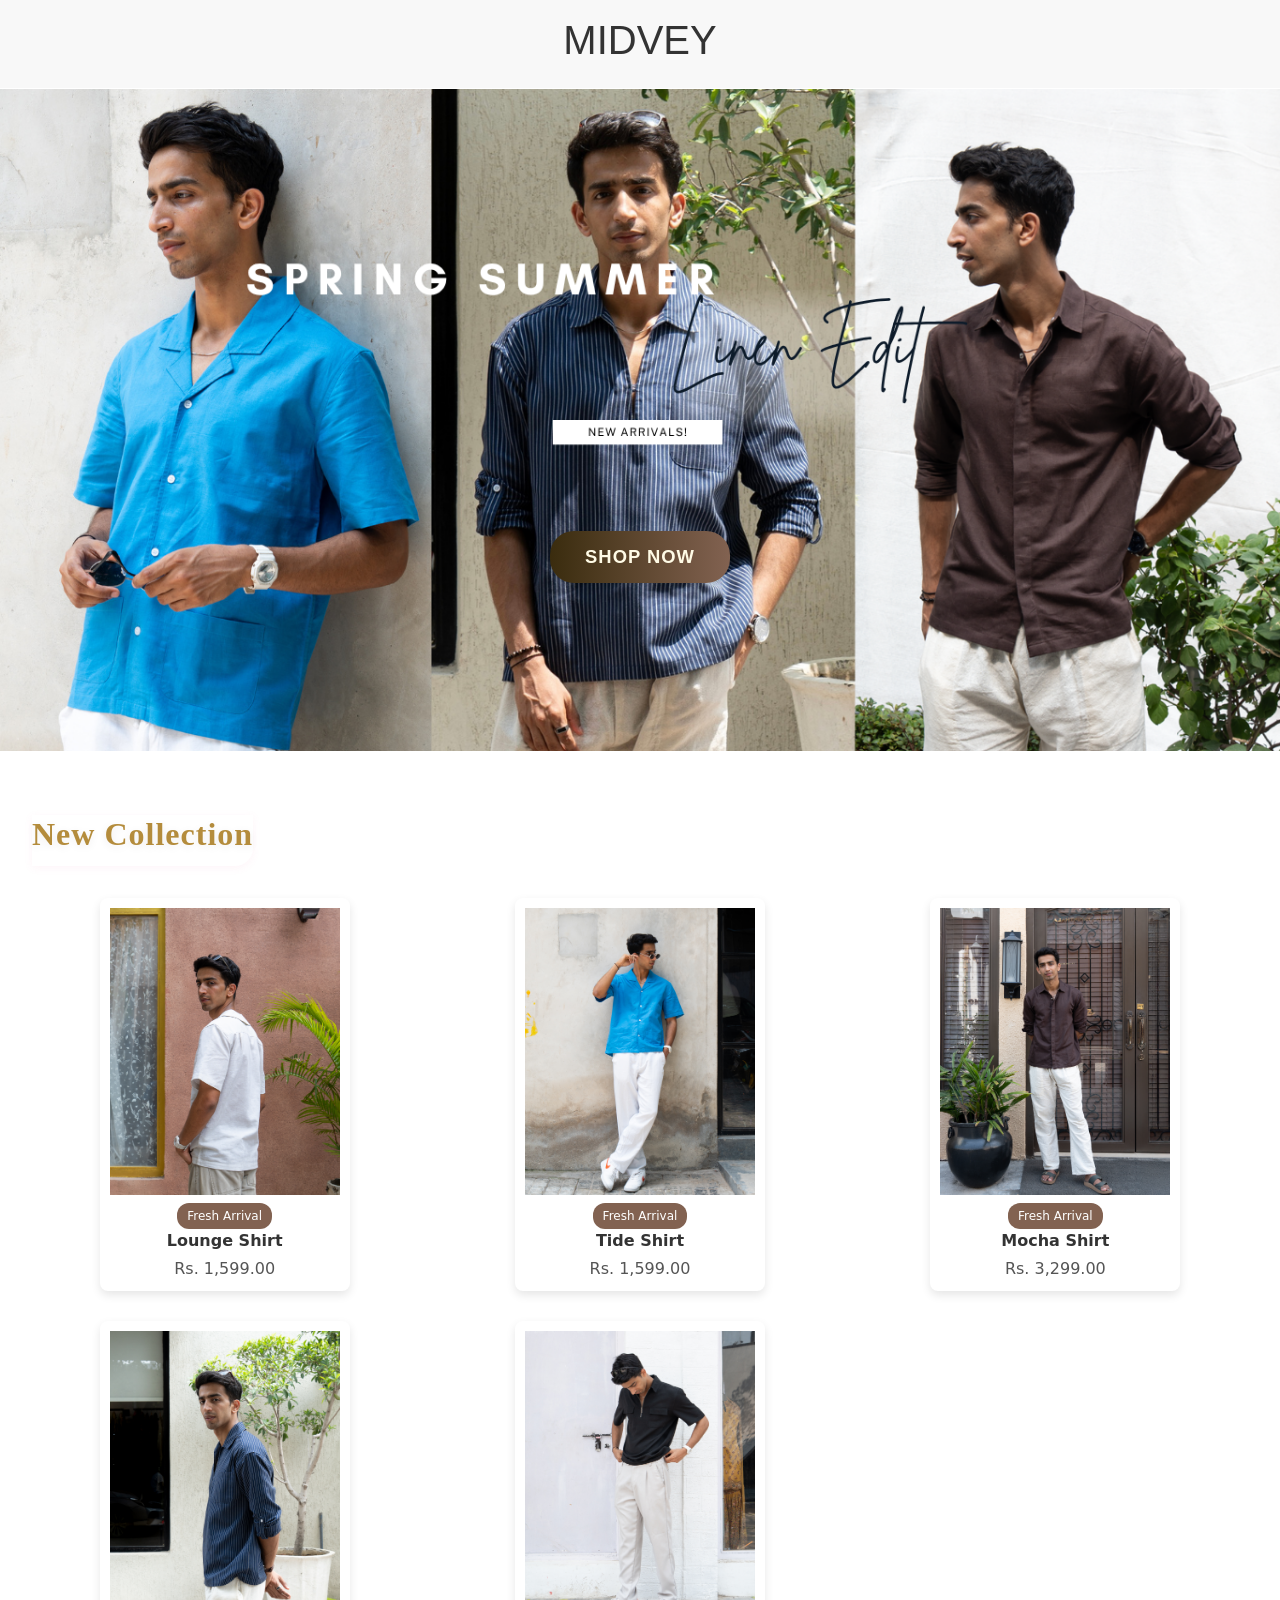
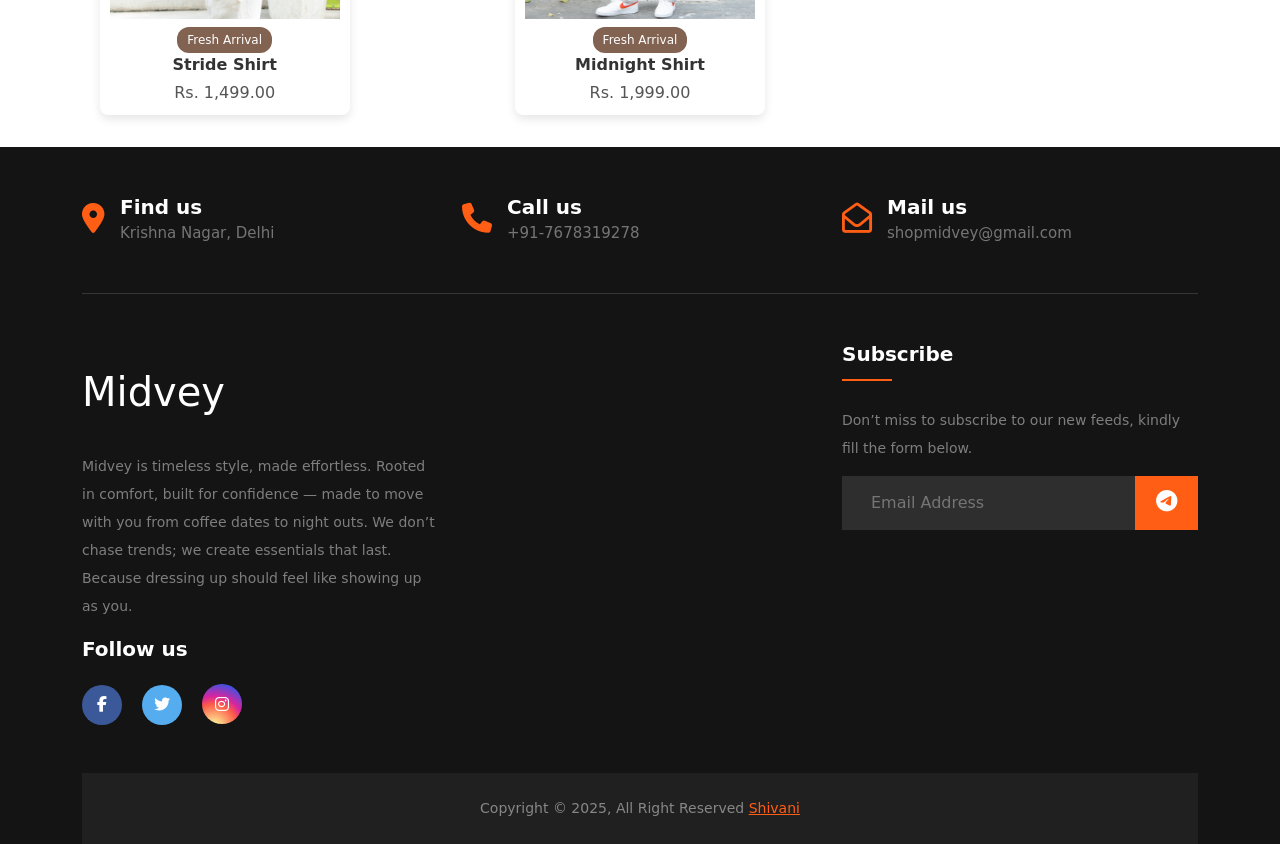
==== commit 7cb57483: "LastCommit" ====
--- a/index.html
+++ b/index.html
@@ -4,6 +4,7 @@
   <meta charset="UTF-8">
   <meta name="viewport" content="width=device-width, initial-scale=1.0">
   <title>Midvey</title>
+    
   <link rel="stylesheet" href="style.css">
    <link rel="stylesheet" href="https://cdn.jsdelivr.net/npm/bootstrap@5.3.3/dist/css/bootstrap.min.css">
 <link rel="stylesheet" href="https://cdnjs.cloudflare.com/ajax/libs/font-awesome/6.5.2/css/all.min.css" crossorigin="anonymous"><link rel="stylesheet" href="./style.css">
@@ -13,172 +14,97 @@
     <h1>MIDVEY</h1>
     </div>
   <header class="header">
-    <div class='header-content'>
-      <p>ESSENTIALS REDEFINED.</p>
-      <p>BY INDEPENDENT DESIGNERS..</p>
+    <div class='header-content' style="margin-top: 29%">
+      <a href="#collections" class="btn btn-lg shadow-sm mt-2 shop-now-btn">
+  SHOP NOW
+</a>
+      
 
     </header>
 
-    <section class="about-us-section py-5" style="background: linear-gradient(135deg, #f8fafc 0%, #f1f5f9 100%);">
+    <!-- <section class="about-us-section py-5" style="background: #faf6ef; border-radius: 16px; margin: 32px auto; box-shadow: 0 2px 12px rgba(180, 140, 60, 0.07); max-width: 650px;">
       <div class="container">
-        <div class="row align-items-center">
-          <div class="col-md-6 mb-4 mb-md-0 text-center">
-            <img src="IMG_3715.PNG" alt="About Midvey" class="img-fluid rounded-4 shadow-lg border border-3 border-light" style="max-width: 80%; object-fit: cover;">
-          </div>
-          <div class="col-md-6">
-            <h2 class="mb-3 fw-bold" style="color: #2d3748;">About Us</h2>
-            <p class="lead" style="color: #4a5568;">
-              <i class="fas fa-quote-left me-2 text-primary"></i>
-              Midvey stands for timeless, elevated essentials.
-Rooted in comfort and built for confidence, Midvey is versatile, effortless, and always relevant-
-wear it your way, from coffee dates to night outs.
-We don’t follow trends—we build a wardrobe that outlives them.
-Every piece is a reminder: dressing up should feel like showing up as you.
-            </p>
-            <ul class="list-unstyled mb-4" style="color: #2d3748;">
-              <li class="mb-2"><i class="fas fa-check-circle text-success me-2"></i> Thoughtfully designed, exclusive pieces</li>
-              <li class="mb-2"><i class="fas fa-check-circle text-success me-2"></i> Crafted with care and quality</li>
-              <li class="mb-2"><i class="fas fa-check-circle text-success me-2"></i> Supporting independent designers</li>
-            </ul>
-            <p style="color: #4a5568;">
-              Join us in celebrating craftsmanship and personal expression.
-            </p>
-            <a href="#collections" class="btn btn-primary rounded-pill px-4 mt-2 shadow-sm">Explore Our Collections</a>
-          </div>
+        <div class="text-center">
+          <h2 class="mb-3 fw-semibold" style="color: #b48c3c; letter-spacing: 1px; font-size: 2rem;">About Us</h2>
+          <div style="width: 40px; height: 3px; background: #b48c3c; margin: 0 auto 18px auto; border-radius: 2px;"></div>
+          <p class="lead" style="color: #3a3a3a; font-size: 1.1rem; line-height: 1.7;">
+            At <span style="font-weight:600; color:#b48c3c;">Midvey</span>, we believe in essentials that feel as good as they look.<br>
+            Our pieces are made for comfort, confidence, and easy style—ready for any day.<br>
+            We don’t chase trends; we create a wardrobe that lasts.<br>
+            Dressing up should always feel like showing up as <span style="font-weight:600;">yourself</span>.
+          </p>
         </div>
       </div>
-    </section>
+    </section> -->
 
   <main>
     <section id="collections">
-      <h2 class="collection-heading">Halcyon Collection</h2>
-      
+      <h2 class="collection-heading" style="text-align:right; font-family:Glacial Indifference; color:#b48c3c; font-weight:700; letter-spacing:1px; margin-bottom:32px; font-size:2rem; text-shadow:0 2px 8px rgba(54, 40, 13, 0.08);">
+        New Collection
+      </h2>
+
       <div class="product-grid">
-        <div class="product-card">
-          <img src="Cloths/IMG_4237.JPG" alt="Braided Mini Hoops">
-          <h3>Braided Mini Hoops</h3>
-          <p><span style="text-decoration: line-through;">$70.00</span> | $56.00</p>
-          <a href="https://wa.me/918800646366?text=I%20want%20to%20buy%20Braided%20Mini%20Hoops" target="_blank">
-            <button>BUY NOW</button>
-          </a>
-        </div>
-        <div class="product-card">
-          <img src="Cloths/IMG_3699.jpg" alt="Braided Mini Hoops">
-          <h3>Braided Mini Hoops</h3>
-          <p><span style="text-decoration: line-through;">$70.00</span> | $56.00</p>
-          <a href="https://wa.me/918800646366?text=I%20want%20to%20buy%20Braided%20Mini%20Hoops" target="_blank">
-            <button>BUY NOW</button>
-          </a>
-        </div>
-        <div class="product-card">
-          <img src="Cloths/IMG_3701.jpg" alt="Braided Mini Hoops">
-          <h3>Braided Mini Hoops</h3>
-          <p><span style="text-decoration: line-through;">$70.00</span> | $56.00</p>
-          <a href="https://wa.me/918800646366?text=I%20want%20to%20buy%20Braided%20Mini%20Hoops" target="_blank">
-            <button>BUY NOW</button>
-          </a>
-        </div>
-        <!-- Add more products here -->
-      </div>
-
-      <h2 class="collection-heading"> Halcyon Collection</h2>
-      <div class="product-grid">
-        <!-- Repeat product-card blocks here -->
-         <div class="product-card">
-          <img src="Cloths/IMG_4572.jpg" alt="Braided Mini Hoops">
-          <h3>Braided Mini Hoops</h3>
-          <p><span style="text-decoration: line-through;">$70.00</span> | $56.00</p>
-          <a href="https://wa.me/918800646366?text=I%20want%20to%20buy%20Braided%20Mini%20Hoops" target="_blank">
-            <button>BUY NOW</button>
-          </a>
-        </div>
-        <div class="product-card">
-          <img src="Cloths/IMG_3702.jpg" alt="Braided Mini Hoops">
-          <h3>Braided Mini Hoops</h3>
-          <p><span style="text-decoration: line-through;">$70.00</span> | $56.00</p>
-          <a href="https://wa.me/918800646366?text=I%20want%20to%20buy%20Braided%20Mini%20Hoops" target="_blank">
-            <button>BUY NOW</button>
-          </a>
-        </div>
-        <div class="product-card">
-          <img src="Cloths/IMG_3698.jpg" alt="Braided Mini Hoops">
-          <h3>Braided Mini Hoops</h3>
-          <p><span style="text-decoration: line-through;">$70.00</span> | $56.00</p>
-          <a href="https://wa.me/918800646366?text=I%20want%20to%20buy%20Braided%20Mini%20Hoops" target="_blank">
-            <button>BUY NOW</button>
-          </a>
-        </div>
-
-      </div>
-<!-- for more cloth  -->
-<!-- <h2 class="collection-heading">Halcyon Collection</h2>      
-<div class="product-grid">
-        <div class="product-card">
-          <img src="Cloths/IMG_3704.JPG" alt="Braided Mini Hoops">
-          <h3>Braided Mini Hoops</h3>
-          <p><span style="text-decoration: line-through;">$70.00</span> | $56.00</p>
-          <a href="https://wa.me/918800646366?text=I%20want%20to%20buy%20Braided%20Mini%20Hoops" target="_blank">
-            <button>BUY NOW</button>
-          </a>
-        </div>
-        <div class="product-card">
-          <img src="https://t3.ftcdn.net/jpg/03/34/79/68/360_F_334796865_VVTjg49nbLgQPG6rgKDjVqSb5XUhBVsW.jpg" alt="Braided Mini Hoops">
-          <h3>Braided Mini Hoops</h3>
-          <p><span style="text-decoration: line-through;">$70.00</span> | $56.00</p>
-          <a href="https://wa.me/918800646366?text=I%20want%20to%20buy%20Braided%20Mini%20Hoops" target="_blank">
-            <button>BUY NOW</button>
-          </a>
-        </div>
-        <div class="product-card">
-          <img src="https://t3.ftcdn.net/jpg/03/34/79/68/360_F_334796865_VVTjg49nbLgQPG6rgKDjVqSb5XUhBVsW.jpg" alt="Braided Mini Hoops">
-          <h3>Braided Mini Hoops</h3>
-          <p><span style="text-decoration: line-through;">$70.00</span> | $56.00</p>
-          <a href="https://wa.me/918800646366?text=I%20want%20to%20buy%20Braided%20Mini%20Hoops" target="_blank">
-            <button>BUY NOW</button>
-          </a>
-        </div>
-        <div class="product-card">
-          <img src="https://t3.ftcdn.net/jpg/03/34/79/68/360_F_334796865_VVTjg49nbLgQPG6rgKDjVqSb5XUhBVsW.jpg" alt="Braided Mini Hoops">
-          <h3>Braided Mini Hoops</h3>
-          <p><span style="text-decoration: line-through;">$70.00</span> | $56.00</p>
-          <a href="https://wa.me/918800646366?text=I%20want%20to%20buy%20Braided%20Mini%20Hoops" target="_blank">
-            <button>BUY NOW</button>
-          </a>
-        </div>
-         <div class="product-card">
-          <img src="https://t3.ftcdn.net/jpg/03/34/79/68/360_F_334796865_VVTjg49nbLgQPG6rgKDjVqSb5XUhBVsW.jpg" alt="Braided Mini Hoops">
-          <h3>Braided Mini Hoops</h3>
-          <p><span style="text-decoration: line-through;">$70.00</span> | $56.00</p>
-          <a href="https://wa.me/918800646366?text=I%20want%20to%20buy%20Braided%20Mini%20Hoops" target="_blank">
-            <button>BUY NOW</button>
-          </a>
-        </div>
-         <div class="product-card">
-          <img src="https://t3.ftcdn.net/jpg/03/34/79/68/360_F_334796865_VVTjg49nbLgQPG6rgKDjVqSb5XUhBVsW.jpg" alt="Braided Mini Hoops">
-          <h3>Braided Mini Hoops</h3>
-          <p><span style="text-decoration: line-through;">$70.00</span> | $56.00</p>
-          <a href="https://wa.me/918800646366?text=I%20want%20to%20buy%20Braided%20Mini%20Hoops" target="_blank">
-            <button>BUY NOW</button>
-          </a>
-        </div>
-         <div class="product-card">
-          <img src="https://t3.ftcdn.net/jpg/03/34/79/68/360_F_334796865_VVTjg49nbLgQPG6rgKDjVqSb5XUhBVsW.jpg" alt="Braided Mini Hoops">
-          <h3>Braided Mini Hoops</h3>
-          <p><span style="text-decoration: line-through;">$70.00</span> | $56.00</p>
-          <a href="https://wa.me/918800646366?text=I%20want%20to%20buy%20Braided%20Mini%20Hoops" target="_blank">
-            <button>BUY NOW</button>
-          </a>
-        </div>
-         <div class="product-card">
-          <img src="https://t3.ftcdn.net/jpg/03/34/79/68/360_F_334796865_VVTjg49nbLgQPG6rgKDjVqSb5XUhBVsW.jpg" alt="Braided Mini Hoops">
-          <h3>Braided Mini Hoops</h3>
-          <p><span style="text-decoration: line-through;">$70.00</span> | $56.00</p>
-          <a href="https://wa.me/918800646366?text=I%20want%20to%20buy%20Braided%20Mini%20Hoops" target="_blank">
-            <button>BUY NOW</button>
-          </a>
-        </div>
-        
-    </div> -->
+        <!-- Product 1 -->
+        <a href="https://wa.me/7678319278?text=I%20want%20to%20buy%20Lounge%20Shirt%20" target="_blank" class="product-card-link">
+          <div class="product-card">
+            <div class="product-image" data-images='["Cloths/product1/001.jpg","Cloths/product1/031.jpg","Cloths/product1/004.jpg"]'>
+              <img src="Cloths/product1/001.jpg" alt="Midnight Shirt" class="main-img" />
+            </div>
+            <div class="sold-out">Fresh Arrival</div>
+            <div class="product-title">Lounge Shirt</div>
+            <div class="product-price">Rs. 1,599.00</div>
+          </div>
+        </a>
+
+        <!-- Product 2 -->
+        <a href="https://wa.me/7678319278?text=I%20want%20to%20buy%20Tide%20Shirt%20" target="_blank" class="product-card-link">
+          <div class="product-card">
+            <div class="product-image" data-images='["Cloths/highres images/024.jpg","Cloths/highres images/026.jpg","Cloths/highres images/027.jpg","Cloths/highres images/025.jpg"]'>
+              <img src="Cloths/highres images/024.jpg" alt="Midnight Shirt" class="main-img" />
+            </div>
+            <div class="sold-out">Fresh Arrival</div>
+            <div class="product-title">Tide Shirt</div>
+            <div class="product-price">Rs. 1,599.00</div>
+          </div>
+        </a>
+
+        <!-- Product 3 -->
+        <a href="https://wa.me/7678319278?text=I%20want%20to%20buy%20Mocha%20Shirt%20" target="_blank" class="product-card-link">
+          <div class="product-card">
+            <div class="product-image" data-images='["Cloths/product2/005.jpg","Cloths/product2/006.jpg","Cloths/product2/007.jpg","Cloths/product2/008.jpg"]'>
+              <img src="Cloths/product2/005.jpg" alt="Midnight Shirt" class="main-img" />
+            </div>
+            <div class="sold-out">Fresh Arrival</div>
+            <div class="product-title">Mocha Shirt</div>
+            <div class="product-price">Rs. 3,299.00</div>
+          </div>
+        </a>
+
+        <!-- Product 4 -->
+        <a href="https://wa.me/7678319278?text=I%20want%20to%20buy%20Stride%20Shirt%20" target="_blank" class="product-card-link">
+          <div class="product-card">
+            <div class="product-image" data-images='["Cloths/product3/013.jpg","Cloths/product3/014.jpg","Cloths/product3/015.jpg","Cloths/product3/016.jpg"]'>
+              <img src="Cloths/product3/013.jpg" alt="Midnight Shirt" class="main-img" />
+            </div>
+            <div class="sold-out">Fresh Arrival</div>
+            <div class="product-title">Stride Shirt</div>
+            <div class="product-price">Rs. 1,499.00</div>
+          </div>
+        </a>
+
+        <!-- Product 5 -->
+        <a href="https://wa.me/917678319278?text=I%20want%20to%20buy%20Midnight%20Shirt%20" target="_blank" class="product-card-link">
+          <div class="product-card">
+            <div class="product-image" data-images='["Cloths/product4/019.jpg","Cloths/product4/020.jpg","Cloths/product4/021.jpg","Cloths/product4/022.jpg"]'>
+              <img src="Cloths/product4/019.jpg" alt="Midnight Shirt" class="main-img" />
+            </div>
+            <div class="sold-out">Fresh Arrival</div>
+            <div class="product-title">Midnight Shirt</div>
+            <div class="product-price">Rs. 1,999.00</div>
+          </div>
+        </a>
+
+
     </section>
   </main>
 
@@ -191,7 +117,7 @@
                             <i class="fas fa-map-marker-alt"></i>
                             <div class="cta-text">
                                 <h4>Find us</h4>
-                                <span>vijay nagar , Delhi</span>
+                                <span>Krishna Nagar, Delhi</span>
                             </div>
                         </div>
                     </div>
@@ -200,7 +126,7 @@
                             <i class="fas fa-phone"></i>
                             <div class="cta-text">
                                 <h4>Call us</h4>
-                                <span>+91-9006005001</span>
+                                <span>+91-7678319278 </span>
                             </div>
                         </div>
                     </div>
@@ -209,7 +135,7 @@
                             <i class="far fa-envelope-open"></i>
                             <div class="cta-text">
                                 <h4>Mail us</h4>
-                                <span>midvey@info.com</span>
+                                <span>shopmidvey@gmail.com</span>
                             </div>
                         </div>
                     </div>
@@ -235,10 +161,11 @@
                                 <a href="https://www.instagram.com/shopmidvey/">
                                   <i class="fab fa-instagram instagram-bg" style="background: radial-gradient(circle at 30% 107%, #fdf497 0%, #fdf497 5%, #fd5949 45%, #d6249f 60%, #285AEB 90%); color: white; border-radius: 50%; padding: 8px; display: inline-flex; align-items: center; justify-content: center;"></i>
                                 </a>
-
-                            </div>
-                        </div>
-                    </div>
+                                
+                            </div>
+                        </div>
+                    </div>
+                    
                    
                     <div class="col-xl-4 col-lg-4 col-md-6 mb-50 ms-auto">
                       <div class="footer-widget">
--- a/style.css
+++ b/style.css
@@ -1,22 +1,31 @@
+@font-face {
+      font-family: 'Glacial Indifference';
+      src: url('font/GlacialIndifference-Bold.otf') format('otf'),
+           url('font/GlacialIndifference-Italic.otf') format('otf'),
+           url('font/GlacialIndifference-Regular.otf') format('truetype');
+      font-weight: normal;
+      font-style: normal;
+    }
+@import url('https://fonts.googleapis.com/css2?family=Glacial+Indifference&display=swap');
 body {
-  font-family: Arial, sans-serif;
+      font-family: 'Glacial Indifference',!important;
   margin: 0;
   padding: 0;
   background-color: #fff;
   color: #333;
 }
 .heading{
+  font-family: 'Glacial Indifference', Arial, sans-serif !important;
     padding: 1rem;
     text-align: center;
     background-color: #f8f8f8;
     border-bottom: 1px solid #fff;
-    font-family: 'Glacial Indifference';
-}
-
+
+}
 .header {
   text-align: center;
   padding: 150px;
-  background-image: url('IMG_4428.JPG'); /* Replace with your desired image URL */
+  background-image: url('IMG_6500.PNG'); /* Replace with your desired image URL */
   background-size: cover;
   background-position: center;
   position: relative;
@@ -38,7 +47,6 @@
 .header p {
   margin-bottom: 1rem;
   font-size: 30px;
-  font-family: 'Gill Sans', 'Gill Sans MT', Calibri, 'Trebuchet MS', sans-serif;
 }
 
 .header button {
@@ -55,17 +63,20 @@
   padding: 2rem;
 }
 
+  .product-image-wrapper:hover .main-img {
+        opacity: 0;
+      }
+      .product-image-wrapper:hover .hover-img {
+        opacity: 1;
+      }
 .collection-heading{
-  font-family: 'Playfair Display', serif;
         font-size: 2.2rem;
         font-weight: 600;
         color: #ef629f;
         margin-bottom: 2.5rem;
         letter-spacing: 0.12em;
-        border-bottom: 2px solid #ef629f;
         display: inline-block;
         padding-bottom: 0.4em;
-        background: linear-gradient(90deg, #fff 60%, #fceabb 100%);
         border-radius: 0 0 18px 0;
         box-shadow: 0 2px 8px rgba(239,98,159,0.07);
 }
@@ -74,7 +85,7 @@
   margin: 2rem 0 1rem;
 }
 
-.product-grid {
+/* .product-grid {
   display: flex;
   flex-wrap: wrap;
   gap: 1rem;
@@ -101,7 +112,68 @@
   color: white;
   border: none;
   cursor: pointer;
-}
+} */
+  .product-grid {
+    display: grid;
+    grid-template-columns: repeat(3, 1fr); /* 3 cards per row */
+    gap: 30px;
+    justify-items: center;
+    max-width: 1300px;
+    margin: 0 auto;
+  }
+
+    .product-card {
+      width: 250px;
+      background: #fff;
+      padding: 10px;
+      border-radius: 8px;
+      overflow: hidden;
+      position: relative;
+      text-align: center;
+      transition: transform 0.3s ease;
+      box-shadow: 0 4px 10px rgba(0,0,0,0.1);
+    }
+
+    .product-image {
+      width: 100%;
+      position: relative;
+      overflow: hidden;
+    }
+
+    .product-image img {
+      width: 100%;
+      display: block;
+      transition: opacity 0.5s ease;
+    }
+
+    .sold-out {
+      background: #826251;
+      color: #fff;
+      display: inline-block;
+      padding: 4px 10px;
+      border-radius: 12px;
+      margin-top: 8px;
+      font-size: 12px;
+    }
+
+    .product-title {
+      font-weight: bold;
+      margin-top: 1;
+      font-size: 16px;
+    }
+
+    .product-price {
+      color: #555;
+      margin-top: 4px;
+    }
+
+    /* Responsive for small screens */
+    @media (max-width: 768px) {
+      .product-card {
+        width: 100%;
+        max-width: 300px;
+      }
+    }
 
 .footer {
   background-color: #f1f1f1;
@@ -117,7 +189,6 @@
   text-decoration: none;
 }
 .nameatbottom{
-    font-family: 'glacial indifference';
     font-size: 40px;
     margin-top: 20px;
     color: white
@@ -167,6 +238,16 @@
 
       h2 {
         font-size: 1.2rem;
+      }
+      .single-cta {
+        margin-bottom: 20px;
+      }
+      .footer-social-icon{
+        margin-bottom: 20px;
+      }
+      .footer-widget{
+
+        margin-bottom: 10px;
       }
     }
 /* footer */
@@ -232,7 +313,6 @@
   display: block;
   font-size: 20px;
   font-weight: 700;
-  font-family: 'Poppins', sans-serif;
   margin-bottom: 20px;
 }
 .footer-social-icon a {
@@ -331,4 +411,48 @@
 .footer-menu li a {
   font-size: 14px;
   color: #878787;
+}
+.product-card-link {
+  text-decoration: none;
+  color: inherit;
+  display: block;
+  border-radius: 12px;
+  transition: box-shadow 0.2s, transform 0.2s;
+}
+
+.product-card-link:focus .product-card,
+.product-card-link:hover .product-card {
+  box-shadow: 0 12px 32px rgba(180,140,60,0.13);
+  transform: translateY(-8px) scale(1.03);
+  border-color: #e7cfa2;
+  background: #faf6ef;
+}
+
+.product-card-link:hover .product-card {
+  border: 2px solid #b48c3c;
+}
+.shop-now-btn {
+  background: linear-gradient(90deg, #3a2c0e 0%, #826251 100%);
+  color: #fffbe6 !important;
+  border: none;
+  border-radius: 24px;
+  font-family: 'Glacial Indifference', Arial, sans-serif;
+  font-weight: 600;
+  font-size: 1.15rem;
+  letter-spacing: 1px;
+  padding: 0.75rem 2.2rem;
+  box-shadow: 0 2px 12px rgba(54,40,13,0.09);
+  transition: background 0.3s, transform 0.2s, box-shadow 0.2s;
+  outline: none;
+  margin-top: 18px;
+  margin-bottom: 18px;
+  display: inline-block;
+}
+
+.shop-now-btn:hover,
+.shop-now-btn:focus {
+  background: linear-gradient(90deg, #826251 0%, #3a2c0e 100%);
+  color: #fffbe6 !important;
+  transform: translateY(-2px) scale(1.04);
+  box-shadow: 0 6px 24px rgba(54,40,13,0.13);
 }
--- a/style.css
+++ b/style.css
@@ -1,22 +1,31 @@
+@font-face {
+      font-family: 'Glacial Indifference';
+      src: url('font/GlacialIndifference-Bold.otf') format('otf'),
+           url('font/GlacialIndifference-Italic.otf') format('otf'),
+           url('font/GlacialIndifference-Regular.otf') format('truetype');
+      font-weight: normal;
+      font-style: normal;
+    }
+@import url('https://fonts.googleapis.com/css2?family=Glacial+Indifference&display=swap');
 body {
-  font-family: Arial, sans-serif;
+      font-family: 'Glacial Indifference',!important;
   margin: 0;
   padding: 0;
   background-color: #fff;
   color: #333;
 }
 .heading{
+  font-family: 'Glacial Indifference', Arial, sans-serif !important;
     padding: 1rem;
     text-align: center;
     background-color: #f8f8f8;
     border-bottom: 1px solid #fff;
-    font-family: 'Glacial Indifference';
-}
-
+
+}
 .header {
   text-align: center;
   padding: 150px;
-  background-image: url('IMG_4428.JPG'); /* Replace with your desired image URL */
+  background-image: url('IMG_6500.PNG'); /* Replace with your desired image URL */
   background-size: cover;
   background-position: center;
   position: relative;
@@ -38,7 +47,6 @@
 .header p {
   margin-bottom: 1rem;
   font-size: 30px;
-  font-family: 'Gill Sans', 'Gill Sans MT', Calibri, 'Trebuchet MS', sans-serif;
 }
 
 .header button {
@@ -55,17 +63,20 @@
   padding: 2rem;
 }
 
+  .product-image-wrapper:hover .main-img {
+        opacity: 0;
+      }
+      .product-image-wrapper:hover .hover-img {
+        opacity: 1;
+      }
 .collection-heading{
-  font-family: 'Playfair Display', serif;
         font-size: 2.2rem;
         font-weight: 600;
         color: #ef629f;
         margin-bottom: 2.5rem;
         letter-spacing: 0.12em;
-        border-bottom: 2px solid #ef629f;
         display: inline-block;
         padding-bottom: 0.4em;
-        background: linear-gradient(90deg, #fff 60%, #fceabb 100%);
         border-radius: 0 0 18px 0;
         box-shadow: 0 2px 8px rgba(239,98,159,0.07);
 }
@@ -74,7 +85,7 @@
   margin: 2rem 0 1rem;
 }
 
-.product-grid {
+/* .product-grid {
   display: flex;
   flex-wrap: wrap;
   gap: 1rem;
@@ -101,7 +112,68 @@
   color: white;
   border: none;
   cursor: pointer;
-}
+} */
+  .product-grid {
+    display: grid;
+    grid-template-columns: repeat(3, 1fr); /* 3 cards per row */
+    gap: 30px;
+    justify-items: center;
+    max-width: 1300px;
+    margin: 0 auto;
+  }
+
+    .product-card {
+      width: 250px;
+      background: #fff;
+      padding: 10px;
+      border-radius: 8px;
+      overflow: hidden;
+      position: relative;
+      text-align: center;
+      transition: transform 0.3s ease;
+      box-shadow: 0 4px 10px rgba(0,0,0,0.1);
+    }
+
+    .product-image {
+      width: 100%;
+      position: relative;
+      overflow: hidden;
+    }
+
+    .product-image img {
+      width: 100%;
+      display: block;
+      transition: opacity 0.5s ease;
+    }
+
+    .sold-out {
+      background: #826251;
+      color: #fff;
+      display: inline-block;
+      padding: 4px 10px;
+      border-radius: 12px;
+      margin-top: 8px;
+      font-size: 12px;
+    }
+
+    .product-title {
+      font-weight: bold;
+      margin-top: 1;
+      font-size: 16px;
+    }
+
+    .product-price {
+      color: #555;
+      margin-top: 4px;
+    }
+
+    /* Responsive for small screens */
+    @media (max-width: 768px) {
+      .product-card {
+        width: 100%;
+        max-width: 300px;
+      }
+    }
 
 .footer {
   background-color: #f1f1f1;
@@ -117,7 +189,6 @@
   text-decoration: none;
 }
 .nameatbottom{
-    font-family: 'glacial indifference';
     font-size: 40px;
     margin-top: 20px;
     color: white
@@ -167,6 +238,16 @@
 
       h2 {
         font-size: 1.2rem;
+      }
+      .single-cta {
+        margin-bottom: 20px;
+      }
+      .footer-social-icon{
+        margin-bottom: 20px;
+      }
+      .footer-widget{
+
+        margin-bottom: 10px;
       }
     }
 /* footer */
@@ -232,7 +313,6 @@
   display: block;
   font-size: 20px;
   font-weight: 700;
-  font-family: 'Poppins', sans-serif;
   margin-bottom: 20px;
 }
 .footer-social-icon a {
@@ -331,4 +411,48 @@
 .footer-menu li a {
   font-size: 14px;
   color: #878787;
+}
+.product-card-link {
+  text-decoration: none;
+  color: inherit;
+  display: block;
+  border-radius: 12px;
+  transition: box-shadow 0.2s, transform 0.2s;
+}
+
+.product-card-link:focus .product-card,
+.product-card-link:hover .product-card {
+  box-shadow: 0 12px 32px rgba(180,140,60,0.13);
+  transform: translateY(-8px) scale(1.03);
+  border-color: #e7cfa2;
+  background: #faf6ef;
+}
+
+.product-card-link:hover .product-card {
+  border: 2px solid #b48c3c;
+}
+.shop-now-btn {
+  background: linear-gradient(90deg, #3a2c0e 0%, #826251 100%);
+  color: #fffbe6 !important;
+  border: none;
+  border-radius: 24px;
+  font-family: 'Glacial Indifference', Arial, sans-serif;
+  font-weight: 600;
+  font-size: 1.15rem;
+  letter-spacing: 1px;
+  padding: 0.75rem 2.2rem;
+  box-shadow: 0 2px 12px rgba(54,40,13,0.09);
+  transition: background 0.3s, transform 0.2s, box-shadow 0.2s;
+  outline: none;
+  margin-top: 18px;
+  margin-bottom: 18px;
+  display: inline-block;
+}
+
+.shop-now-btn:hover,
+.shop-now-btn:focus {
+  background: linear-gradient(90deg, #826251 0%, #3a2c0e 100%);
+  color: #fffbe6 !important;
+  transform: translateY(-2px) scale(1.04);
+  box-shadow: 0 6px 24px rgba(54,40,13,0.13);
 }
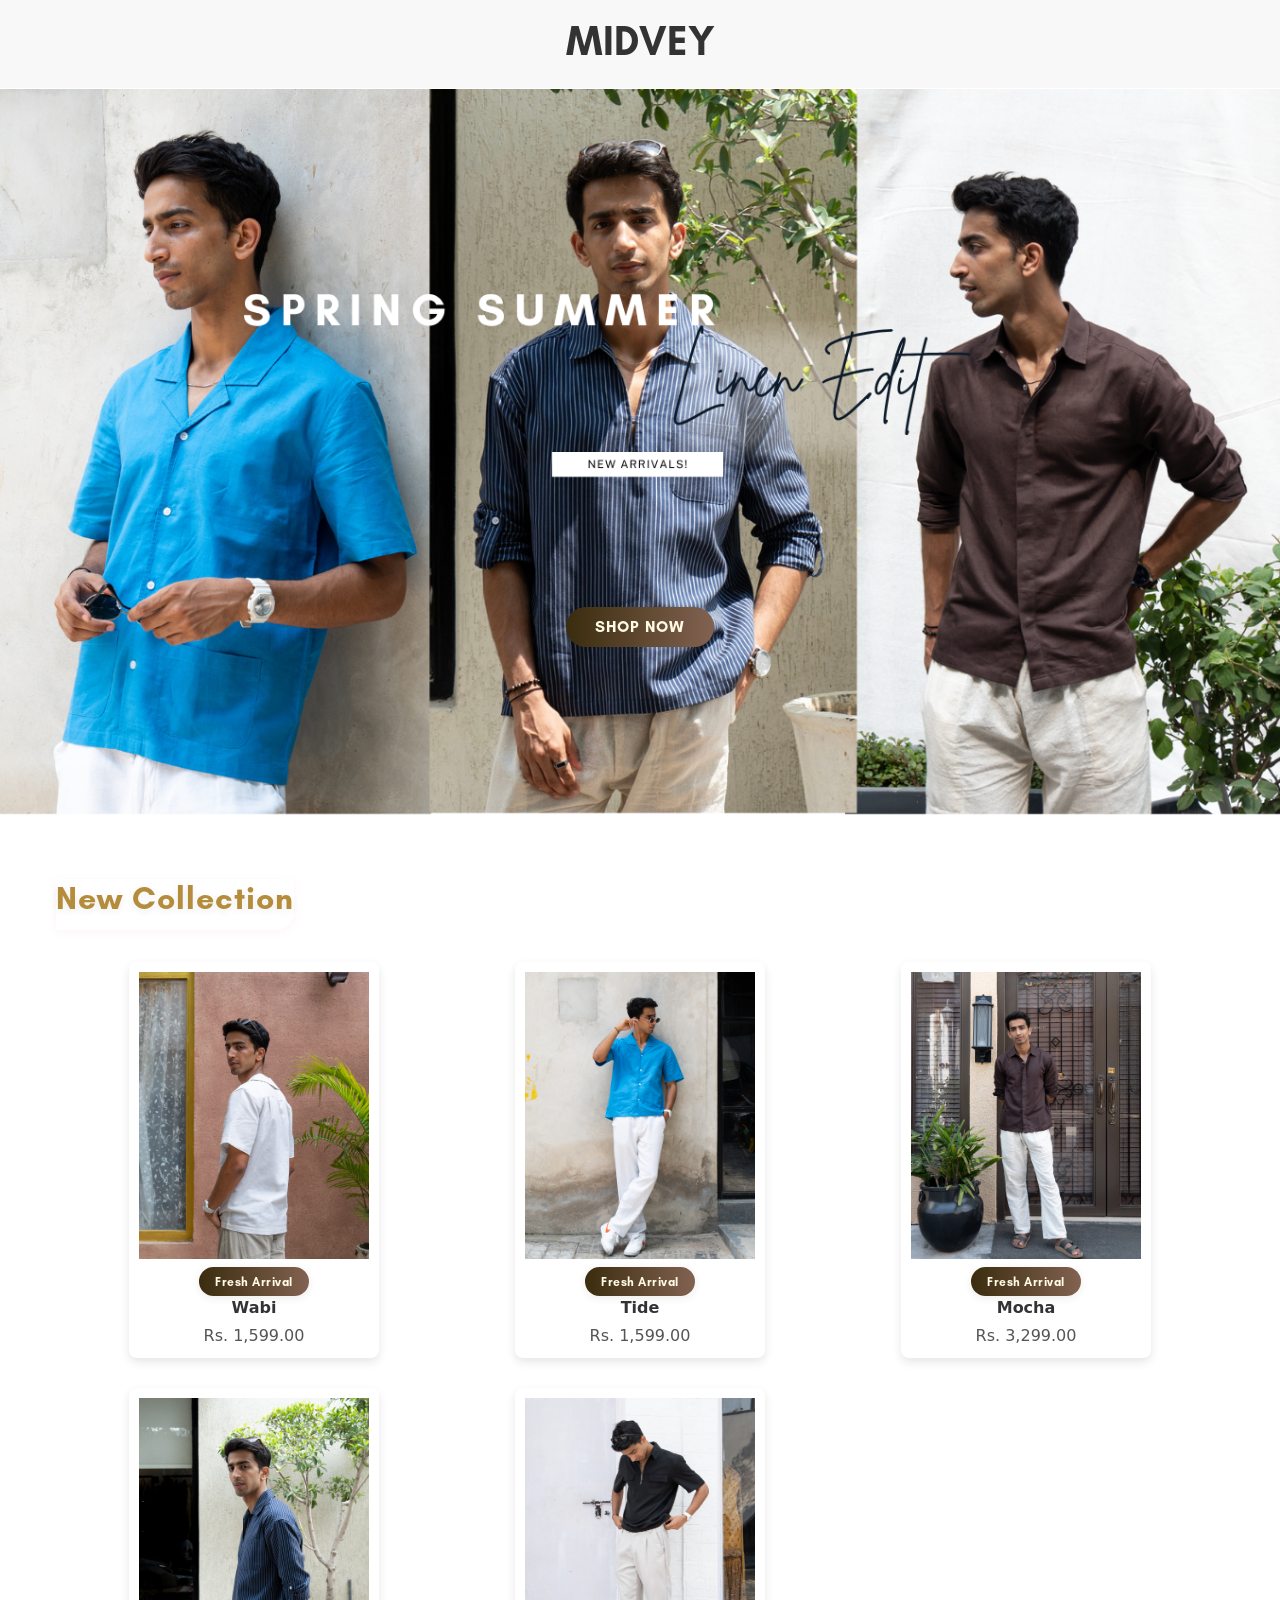
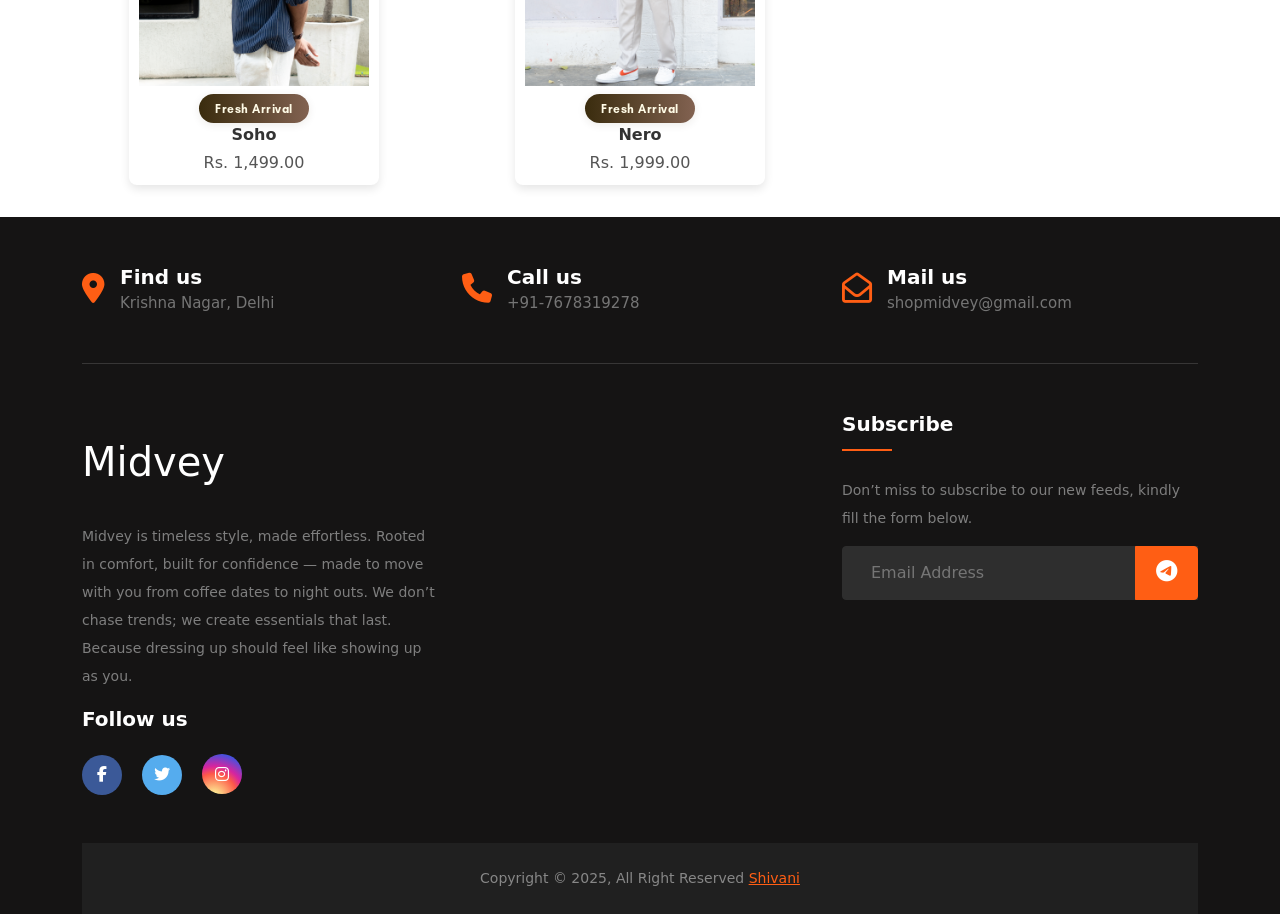
==== commit 59dd215c: "Resolve merge conflicts and apply font/mobile header fixes - Merged remote changes including updated" ====
--- a/index.html
+++ b/index.html
@@ -2,8 +2,12 @@
 <html lang="en">
 <head>
   <meta charset="UTF-8">
-  <meta name="viewport" content="width=device-width, initial-scale=1.0">
-  <title>Midvey</title>
+  <meta name="viewport" content="width=device-width, initial-scale=1.0, maximum-scale=1.0, user-scalable=no">
+  <title>Midvey - Premium Clothing Collection</title>
+  
+  <!-- Preload critical fonts for better performance -->
+  <link rel="preload" href="./Font/GlacialIndifference-Bold.otf" as="font" type="font/otf" crossorigin>
+  <link rel="preload" href="./Font/GlacialIndifference-Regular.otf" as="font" type="font/otf" crossorigin>
     
   <link rel="stylesheet" href="style.css">
    <link rel="stylesheet" href="https://cdn.jsdelivr.net/npm/bootstrap@5.3.3/dist/css/bootstrap.min.css">
@@ -51,7 +55,7 @@
               <img src="Cloths/product1/001.jpg" alt="Midnight Shirt" class="main-img" />
             </div>
             <div class="sold-out">Fresh Arrival</div>
-            <div class="product-title">Lounge Shirt</div>
+            <div class="product-title">Wabi</div>
             <div class="product-price">Rs. 1,599.00</div>
           </div>
         </a>
@@ -63,7 +67,7 @@
               <img src="Cloths/highres images/024.jpg" alt="Midnight Shirt" class="main-img" />
             </div>
             <div class="sold-out">Fresh Arrival</div>
-            <div class="product-title">Tide Shirt</div>
+            <div class="product-title">Tide</div>
             <div class="product-price">Rs. 1,599.00</div>
           </div>
         </a>
@@ -75,7 +79,7 @@
               <img src="Cloths/product2/005.jpg" alt="Midnight Shirt" class="main-img" />
             </div>
             <div class="sold-out">Fresh Arrival</div>
-            <div class="product-title">Mocha Shirt</div>
+            <div class="product-title">Mocha</div>
             <div class="product-price">Rs. 3,299.00</div>
           </div>
         </a>
@@ -87,7 +91,7 @@
               <img src="Cloths/product3/013.jpg" alt="Midnight Shirt" class="main-img" />
             </div>
             <div class="sold-out">Fresh Arrival</div>
-            <div class="product-title">Stride Shirt</div>
+            <div class="product-title">Soho</div>
             <div class="product-price">Rs. 1,499.00</div>
           </div>
         </a>
@@ -99,7 +103,7 @@
               <img src="Cloths/product4/019.jpg" alt="Midnight Shirt" class="main-img" />
             </div>
             <div class="sold-out">Fresh Arrival</div>
-            <div class="product-title">Midnight Shirt</div>
+            <div class="product-title">Nero</div>
             <div class="product-price">Rs. 1,999.00</div>
           </div>
         </a>
@@ -117,7 +121,11 @@
                             <i class="fas fa-map-marker-alt"></i>
                             <div class="cta-text">
                                 <h4>Find us</h4>
-                                <span>Krishna Nagar, Delhi</span>
+                                <span>
+                                  <a href="https://maps.google.com/?q=Krishna+Nagar,+Delhi" target="_blank" class="contact-link">
+                                    Krishna Nagar, Delhi
+                                  </a>
+                                </span>
                             </div>
                         </div>
                     </div>
@@ -126,7 +134,11 @@
                             <i class="fas fa-phone"></i>
                             <div class="cta-text">
                                 <h4>Call us</h4>
-                                <span>+91-7678319278 </span>
+                                <span>
+                                  <a href="tel:+917678319278" class="contact-link">
+                                    +91-7678319278
+                                  </a>
+                                </span>
                             </div>
                         </div>
                     </div>
@@ -135,7 +147,11 @@
                             <i class="far fa-envelope-open"></i>
                             <div class="cta-text">
                                 <h4>Mail us</h4>
-                                <span>shopmidvey@gmail.com</span>
+                                <span>
+                                  <a href="mailto:shopmidvey@gmail.com" class="contact-link">
+                                    shopmidvey@gmail.com
+                                  </a>
+                                </span>
                             </div>
                         </div>
                     </div>
@@ -176,10 +192,11 @@
                           <p>Don’t miss to subscribe to our new feeds, kindly fill the form below.</p>
                         </div>
                         <div class="subscribe-form">
-                          <form action="#">
-                            <input type="text" placeholder="Email Address">
-                            <button><i class="fab fa-telegram-plane"></i></button>
+                          <form id="subscribeForm" onsubmit="handleSubscribe(event)">
+                            <input type="email" id="emailInput" placeholder="Email Address" required>
+                            <button type="submit" id="subscribeBtn"><i class="fab fa-telegram-plane"></i></button>
                           </form>
+                          <div id="subscribeMessage" class="subscribe-message"></div>
                         </div>
                       </div>
                     </div>
--- a/style.css
+++ b/style.css
@@ -1,12 +1,19 @@
+/* Local font face declarations with proper formats and paths */
 @font-face {
-      font-family: 'Glacial Indifference';
-      src: url('font/GlacialIndifference-Bold.otf') format('otf'),
-           url('font/GlacialIndifference-Italic.otf') format('otf'),
-           url('font/GlacialIndifference-Regular.otf') format('truetype');
-      font-weight: normal;
-      font-style: normal;
-    }
-@import url('https://fonts.googleapis.com/css2?family=Glacial+Indifference&display=swap');
+    font-family: 'Glacial Indifference';
+    src: url('./Font/GlacialIndifference-Regular.otf') format('opentype');
+    font-weight: normal;
+    font-style: normal;
+    font-display: swap;
+}
+
+@font-face {
+    font-family: 'Glacial Indifference';
+    src: url('./Font/GlacialIndifference-Bold.otf') format('opentype');
+    font-weight: 700;
+    font-style: normal;
+    font-display: swap;
+}
 body {
       font-family: 'Glacial Indifference',!important;
   margin: 0;
@@ -22,14 +29,25 @@
     border-bottom: 1px solid #fff;
 
 }
+
+.heading h1 {
+    font-weight: 700;
+}
 .header {
   text-align: center;
-  padding: 150px;
-  background-image: url('IMG_6500.PNG'); /* Replace with your desired image URL */
+  padding: 150px 20px;
+  background-image: url('IMG_6500.PNG');
   background-size: cover;
-  background-position: center;
+  background-position: center center;
+  background-repeat: no-repeat;
+  background-attachment: scroll;
   position: relative;
   color: white;
+  min-height: 60vh;
+  display: flex;
+  align-items: center;
+  justify-content: center;
+  overflow: hidden;
 }
 
 .header-overlay {
@@ -60,7 +78,9 @@
 }
 
 main {
-  padding: 2rem;
+  padding: 2rem 1rem;
+  max-width: 1200px;
+  margin: 0 auto;
 }
 
   .product-image-wrapper:hover .main-img {
@@ -115,11 +135,12 @@
 } */
   .product-grid {
     display: grid;
-    grid-template-columns: repeat(3, 1fr); /* 3 cards per row */
+    grid-template-columns: repeat(auto-fit, minmax(280px, 1fr));
     gap: 30px;
     justify-items: center;
     max-width: 1300px;
     margin: 0 auto;
+    padding: 0 20px;
   }
 
     .product-card {
@@ -146,15 +167,30 @@
       transition: opacity 0.5s ease;
     }
 
-    .sold-out {
-      background: #826251;
-      color: #fff;
-      display: inline-block;
-      padding: 4px 10px;
-      border-radius: 12px;
-      margin-top: 8px;
-      font-size: 12px;
-    }
+.sold-out {
+  background: linear-gradient(90deg, #3a2c0e 0%, #826251 100%);
+  color: #fffbe6 !important;
+  border: none;
+  border-radius: 16px;
+  font-family: 'Glacial Indifference', Arial, sans-serif;
+  font-weight: 600;
+  font-size: 0.75rem;
+  letter-spacing: 0.5px;
+  padding: 0.35rem 1rem;
+  box-shadow: 0 2px 8px rgba(54,40,13,0.09);
+  transition: background 0.3s, transform 0.2s, box-shadow 0.2s;
+  outline: none;
+  display: inline-block;
+  margin-top: 8px;
+}
+
+.sold-out:hover,
+.sold-out:focus {
+  background: linear-gradient(90deg, #826251 0%, #3a2c0e 100%);
+  color: #fffbe6 !important;
+  transform: translateY(-2px) scale(1.04);
+  box-shadow: 0 6px 24px rgba(54,40,13,0.13);
+}
 
     .product-title {
       font-weight: bold;
@@ -167,11 +203,56 @@
       margin-top: 4px;
     }
 
-    /* Responsive for small screens */
+    /* Responsive Design for All Devices */
+    
+    /* Large tablets and small desktops */
+    @media (max-width: 1024px) {
+      .product-grid {
+        grid-template-columns: repeat(2, 1fr);
+        gap: 25px;
+        padding: 0 15px;
+      }
+      
+      .header {
+        padding: 120px 15px;
+        min-height: 55vh;
+      }
+      
+      main {
+        padding: 1.5rem 0.75rem;
+      }
+      
+      .collection-heading {
+        font-size: 1.9rem !important;
+      }
+    }
+    
+    /* Tablets */
     @media (max-width: 768px) {
+      .product-grid {
+        grid-template-columns: 1fr;
+        gap: 20px;
+        padding: 0 10px;
+      }
+      
       .product-card {
         width: 100%;
-        max-width: 300px;
+        max-width: 350px;
+      }
+      
+      .header {
+        padding: 100px 10px;
+        min-height: 50vh;
+      }
+      
+      .collection-heading {
+        text-align: center !important;
+        font-size: 1.7rem !important;
+      }
+      
+      .shop-now-btn {
+        font-size: 1rem;
+        padding: 0.65rem 1.8rem;
       }
     }
 
@@ -193,31 +274,89 @@
     margin-top: 20px;
     color: white
 }
- @media (max-width: 768px) {
+ /* Mobile devices */
+ @media (max-width: 480px) {
+      .header {
+        padding: 80px 5px;
+        min-height: 45vh;
+      }
+      
       .header h1 {
-        font-size: 2rem;
+        font-size: 1.8rem;
       }
 
       .header p {
-        font-size: 1rem;
+        font-size: 0.95rem;
       }
 
       .header-overlay {
-        padding: 1.5rem;
+        padding: 1.2rem;
       }
 
       .header button {
         padding: 0.5rem 1rem;
-      }
-
+        font-size: 0.9rem;
+      }
+      
+      main {
+        padding: 1rem 0.5rem;
+      }
+      
+      .collection-heading {
+        text-align: center !important;
+        font-size: 1.5rem !important;
+        margin-bottom: 1.5rem !important;
+      }
+      
+      .product-grid {
+        gap: 15px;
+        padding: 0 5px;
+      }
+      
       .product-card {
-        width: 90%;
-      }
-    }
-
-    @media (max-width: 480px) {
+        max-width: 300px;
+      }
+      
+      .shop-now-btn {
+        font-size: 0.9rem;
+        padding: 0.6rem 1.5rem;
+        display: block;
+        margin: 0 auto;
+      }
+      
+      /* Footer responsive improvements */
+      .single-cta {
+        margin-bottom: 30px;
+        text-align: center;
+      }
+      
+      .single-cta i {
+        float: none;
+        display: block;
+        margin: 0 auto 10px;
+      }
+      
+      .cta-text {
+        padding-left: 0;
+        text-align: center;
+      }
+      
+      .footer-social-icon {
+        text-align: center;
+        margin-bottom: 20px;
+      }
+      
+      .footer-widget {
+        text-align: center;
+        margin-bottom: 30px;
+      }
+    }
+
+    /* Extra small devices */
+    @media (max-width: 360px) {
       .header {
-        padding: 3rem 1rem;
+        padding: 60px 5px;
+        min-height: 40vh;
       }
 
       .header h1 {
@@ -225,29 +364,54 @@
       }
 
       .header p {
-        font-size: 0.9rem;
+        font-size: 0.85rem;
       }
 
       .header button {
-        font-size: 0.9rem;
+        font-size: 0.85rem;
       }
 
       main {
-        padding: 1rem;
-      }
-
-      h2 {
-        font-size: 1.2rem;
-      }
-      .single-cta {
-        margin-bottom: 20px;
-      }
-      .footer-social-icon{
-        margin-bottom: 20px;
-      }
-      .footer-widget{
-
-        margin-bottom: 10px;
+        padding: 0.75rem 0.25rem;
+      }
+
+      .collection-heading {
+        font-size: 1.3rem !important;
+        margin-bottom: 1rem !important;
+      }
+      
+      .product-card {
+        max-width: 280px;
+      }
+      
+      .shop-now-btn {
+        font-size: 0.8rem;
+        padding: 0.5rem 1.2rem;
+      }
+      
+      .footer-content {
+        padding: 30px 0;
+      }
+    }
+    
+    /* Ultra small devices */
+    @media (max-width: 320px) {
+      .header {
+        padding: 50px 3px;
+        min-height: 35vh;
+      }
+      
+      .product-card {
+        max-width: 260px;
+      }
+      
+      .collection-heading {
+        font-size: 1.2rem !important;
+      }
+      
+      .shop-now-btn {
+        font-size: 0.75rem;
+        padding: 0.45rem 1rem;
       }
     }
 /* footer */
@@ -283,6 +447,18 @@
 .cta-text span {
   color: #757575;
   font-size: 15px;
+}
+
+/* Contact Links Styling */
+.contact-link {
+  color: #757575;
+  text-decoration: none;
+  transition: all 0.3s ease;
+}
+
+.contact-link:hover {
+  color: #ff5e14;
+  text-decoration: none;
 }
 .footer-content {
   position: relative;
@@ -375,6 +551,13 @@
   background: #2E2E2E;
   border: 1px solid #2E2E2E;
   color: #fff;
+  border-radius: 4px 0 0 4px;
+  transition: border-color 0.3s ease;
+}
+
+.subscribe-form input:focus {
+  outline: none;
+  border-color: #ff5e14;
 }
 .subscribe-form button {
     position: absolute;
@@ -383,11 +566,66 @@
     padding: 13px 20px;
     border: 1px solid #ff5e14;
     top: 0;
+    border-radius: 0 4px 4px 0;
+    cursor: pointer;
+    transition: all 0.3s ease;
+}
+
+.subscribe-form button:hover {
+    background: #e54d0f;
+    border-color: #e54d0f;
 }
 .subscribe-form button i {
   color: #fff;
   font-size: 22px;
   transform: rotate(-6deg);
+}
+
+/* Subscribe Message Styles */
+.subscribe-message {
+  margin-top: 15px;
+  padding: 10px 15px;
+  border-radius: 5px;
+  font-size: 14px;
+  text-align: center;
+  transition: all 0.3s ease;
+  display: none;
+}
+
+.subscribe-message.success {
+  background: #28a745;
+  color: white;
+  border: 1px solid #1e7e34;
+  display: block;
+}
+
+.subscribe-message.error {
+  background: #dc3545;
+  color: white;
+  border: 1px solid #bd2130;
+  display: block;
+}
+
+.subscribe-message.loading {
+  background: #007bff;
+  color: white;
+  border: 1px solid #0056b3;
+  display: block;
+}
+
+/* Button loading state */
+.subscribe-form button.loading {
+  opacity: 0.7;
+  cursor: not-allowed;
+}
+
+.subscribe-form button.loading i {
+  animation: spin 1s linear infinite;
+}
+
+@keyframes spin {
+  0% { transform: rotate(0deg); }
+  100% { transform: rotate(360deg); }
 }
 .copyright-area{
   background: #202020;
@@ -438,9 +676,9 @@
   border-radius: 24px;
   font-family: 'Glacial Indifference', Arial, sans-serif;
   font-weight: 600;
-  font-size: 1.15rem;
+  font-size: 1rem;
   letter-spacing: 1px;
-  padding: 0.75rem 2.2rem;
+  padding: 0.5rem 1.8rem;
   box-shadow: 0 2px 12px rgba(54,40,13,0.09);
   transition: background 0.3s, transform 0.2s, box-shadow 0.2s;
   outline: none;
--- a/style.css
+++ b/style.css
@@ -1,12 +1,19 @@
+/* Local font face declarations with proper formats and paths */
 @font-face {
-      font-family: 'Glacial Indifference';
-      src: url('font/GlacialIndifference-Bold.otf') format('otf'),
-           url('font/GlacialIndifference-Italic.otf') format('otf'),
-           url('font/GlacialIndifference-Regular.otf') format('truetype');
-      font-weight: normal;
-      font-style: normal;
-    }
-@import url('https://fonts.googleapis.com/css2?family=Glacial+Indifference&display=swap');
+    font-family: 'Glacial Indifference';
+    src: url('./Font/GlacialIndifference-Regular.otf') format('opentype');
+    font-weight: normal;
+    font-style: normal;
+    font-display: swap;
+}
+
+@font-face {
+    font-family: 'Glacial Indifference';
+    src: url('./Font/GlacialIndifference-Bold.otf') format('opentype');
+    font-weight: 700;
+    font-style: normal;
+    font-display: swap;
+}
 body {
       font-family: 'Glacial Indifference',!important;
   margin: 0;
@@ -22,14 +29,25 @@
     border-bottom: 1px solid #fff;
 
 }
+
+.heading h1 {
+    font-weight: 700;
+}
 .header {
   text-align: center;
-  padding: 150px;
-  background-image: url('IMG_6500.PNG'); /* Replace with your desired image URL */
+  padding: 150px 20px;
+  background-image: url('IMG_6500.PNG');
   background-size: cover;
-  background-position: center;
+  background-position: center center;
+  background-repeat: no-repeat;
+  background-attachment: scroll;
   position: relative;
   color: white;
+  min-height: 60vh;
+  display: flex;
+  align-items: center;
+  justify-content: center;
+  overflow: hidden;
 }
 
 .header-overlay {
@@ -60,7 +78,9 @@
 }
 
 main {
-  padding: 2rem;
+  padding: 2rem 1rem;
+  max-width: 1200px;
+  margin: 0 auto;
 }
 
   .product-image-wrapper:hover .main-img {
@@ -115,11 +135,12 @@
 } */
   .product-grid {
     display: grid;
-    grid-template-columns: repeat(3, 1fr); /* 3 cards per row */
+    grid-template-columns: repeat(auto-fit, minmax(280px, 1fr));
     gap: 30px;
     justify-items: center;
     max-width: 1300px;
     margin: 0 auto;
+    padding: 0 20px;
   }
 
     .product-card {
@@ -146,15 +167,30 @@
       transition: opacity 0.5s ease;
     }
 
-    .sold-out {
-      background: #826251;
-      color: #fff;
-      display: inline-block;
-      padding: 4px 10px;
-      border-radius: 12px;
-      margin-top: 8px;
-      font-size: 12px;
-    }
+.sold-out {
+  background: linear-gradient(90deg, #3a2c0e 0%, #826251 100%);
+  color: #fffbe6 !important;
+  border: none;
+  border-radius: 16px;
+  font-family: 'Glacial Indifference', Arial, sans-serif;
+  font-weight: 600;
+  font-size: 0.75rem;
+  letter-spacing: 0.5px;
+  padding: 0.35rem 1rem;
+  box-shadow: 0 2px 8px rgba(54,40,13,0.09);
+  transition: background 0.3s, transform 0.2s, box-shadow 0.2s;
+  outline: none;
+  display: inline-block;
+  margin-top: 8px;
+}
+
+.sold-out:hover,
+.sold-out:focus {
+  background: linear-gradient(90deg, #826251 0%, #3a2c0e 100%);
+  color: #fffbe6 !important;
+  transform: translateY(-2px) scale(1.04);
+  box-shadow: 0 6px 24px rgba(54,40,13,0.13);
+}
 
     .product-title {
       font-weight: bold;
@@ -167,11 +203,56 @@
       margin-top: 4px;
     }
 
-    /* Responsive for small screens */
+    /* Responsive Design for All Devices */
+    
+    /* Large tablets and small desktops */
+    @media (max-width: 1024px) {
+      .product-grid {
+        grid-template-columns: repeat(2, 1fr);
+        gap: 25px;
+        padding: 0 15px;
+      }
+      
+      .header {
+        padding: 120px 15px;
+        min-height: 55vh;
+      }
+      
+      main {
+        padding: 1.5rem 0.75rem;
+      }
+      
+      .collection-heading {
+        font-size: 1.9rem !important;
+      }
+    }
+    
+    /* Tablets */
     @media (max-width: 768px) {
+      .product-grid {
+        grid-template-columns: 1fr;
+        gap: 20px;
+        padding: 0 10px;
+      }
+      
       .product-card {
         width: 100%;
-        max-width: 300px;
+        max-width: 350px;
+      }
+      
+      .header {
+        padding: 100px 10px;
+        min-height: 50vh;
+      }
+      
+      .collection-heading {
+        text-align: center !important;
+        font-size: 1.7rem !important;
+      }
+      
+      .shop-now-btn {
+        font-size: 1rem;
+        padding: 0.65rem 1.8rem;
       }
     }
 
@@ -193,31 +274,89 @@
     margin-top: 20px;
     color: white
 }
- @media (max-width: 768px) {
+ /* Mobile devices */
+ @media (max-width: 480px) {
+      .header {
+        padding: 80px 5px;
+        min-height: 45vh;
+      }
+      
       .header h1 {
-        font-size: 2rem;
+        font-size: 1.8rem;
       }
 
       .header p {
-        font-size: 1rem;
+        font-size: 0.95rem;
       }
 
       .header-overlay {
-        padding: 1.5rem;
+        padding: 1.2rem;
       }
 
       .header button {
         padding: 0.5rem 1rem;
-      }
-
+        font-size: 0.9rem;
+      }
+      
+      main {
+        padding: 1rem 0.5rem;
+      }
+      
+      .collection-heading {
+        text-align: center !important;
+        font-size: 1.5rem !important;
+        margin-bottom: 1.5rem !important;
+      }
+      
+      .product-grid {
+        gap: 15px;
+        padding: 0 5px;
+      }
+      
       .product-card {
-        width: 90%;
-      }
-    }
-
-    @media (max-width: 480px) {
+        max-width: 300px;
+      }
+      
+      .shop-now-btn {
+        font-size: 0.9rem;
+        padding: 0.6rem 1.5rem;
+        display: block;
+        margin: 0 auto;
+      }
+      
+      /* Footer responsive improvements */
+      .single-cta {
+        margin-bottom: 30px;
+        text-align: center;
+      }
+      
+      .single-cta i {
+        float: none;
+        display: block;
+        margin: 0 auto 10px;
+      }
+      
+      .cta-text {
+        padding-left: 0;
+        text-align: center;
+      }
+      
+      .footer-social-icon {
+        text-align: center;
+        margin-bottom: 20px;
+      }
+      
+      .footer-widget {
+        text-align: center;
+        margin-bottom: 30px;
+      }
+    }
+
+    /* Extra small devices */
+    @media (max-width: 360px) {
       .header {
-        padding: 3rem 1rem;
+        padding: 60px 5px;
+        min-height: 40vh;
       }
 
       .header h1 {
@@ -225,29 +364,54 @@
       }
 
       .header p {
-        font-size: 0.9rem;
+        font-size: 0.85rem;
       }
 
       .header button {
-        font-size: 0.9rem;
+        font-size: 0.85rem;
       }
 
       main {
-        padding: 1rem;
-      }
-
-      h2 {
-        font-size: 1.2rem;
-      }
-      .single-cta {
-        margin-bottom: 20px;
-      }
-      .footer-social-icon{
-        margin-bottom: 20px;
-      }
-      .footer-widget{
-
-        margin-bottom: 10px;
+        padding: 0.75rem 0.25rem;
+      }
+
+      .collection-heading {
+        font-size: 1.3rem !important;
+        margin-bottom: 1rem !important;
+      }
+      
+      .product-card {
+        max-width: 280px;
+      }
+      
+      .shop-now-btn {
+        font-size: 0.8rem;
+        padding: 0.5rem 1.2rem;
+      }
+      
+      .footer-content {
+        padding: 30px 0;
+      }
+    }
+    
+    /* Ultra small devices */
+    @media (max-width: 320px) {
+      .header {
+        padding: 50px 3px;
+        min-height: 35vh;
+      }
+      
+      .product-card {
+        max-width: 260px;
+      }
+      
+      .collection-heading {
+        font-size: 1.2rem !important;
+      }
+      
+      .shop-now-btn {
+        font-size: 0.75rem;
+        padding: 0.45rem 1rem;
       }
     }
 /* footer */
@@ -283,6 +447,18 @@
 .cta-text span {
   color: #757575;
   font-size: 15px;
+}
+
+/* Contact Links Styling */
+.contact-link {
+  color: #757575;
+  text-decoration: none;
+  transition: all 0.3s ease;
+}
+
+.contact-link:hover {
+  color: #ff5e14;
+  text-decoration: none;
 }
 .footer-content {
   position: relative;
@@ -375,6 +551,13 @@
   background: #2E2E2E;
   border: 1px solid #2E2E2E;
   color: #fff;
+  border-radius: 4px 0 0 4px;
+  transition: border-color 0.3s ease;
+}
+
+.subscribe-form input:focus {
+  outline: none;
+  border-color: #ff5e14;
 }
 .subscribe-form button {
     position: absolute;
@@ -383,11 +566,66 @@
     padding: 13px 20px;
     border: 1px solid #ff5e14;
     top: 0;
+    border-radius: 0 4px 4px 0;
+    cursor: pointer;
+    transition: all 0.3s ease;
+}
+
+.subscribe-form button:hover {
+    background: #e54d0f;
+    border-color: #e54d0f;
 }
 .subscribe-form button i {
   color: #fff;
   font-size: 22px;
   transform: rotate(-6deg);
+}
+
+/* Subscribe Message Styles */
+.subscribe-message {
+  margin-top: 15px;
+  padding: 10px 15px;
+  border-radius: 5px;
+  font-size: 14px;
+  text-align: center;
+  transition: all 0.3s ease;
+  display: none;
+}
+
+.subscribe-message.success {
+  background: #28a745;
+  color: white;
+  border: 1px solid #1e7e34;
+  display: block;
+}
+
+.subscribe-message.error {
+  background: #dc3545;
+  color: white;
+  border: 1px solid #bd2130;
+  display: block;
+}
+
+.subscribe-message.loading {
+  background: #007bff;
+  color: white;
+  border: 1px solid #0056b3;
+  display: block;
+}
+
+/* Button loading state */
+.subscribe-form button.loading {
+  opacity: 0.7;
+  cursor: not-allowed;
+}
+
+.subscribe-form button.loading i {
+  animation: spin 1s linear infinite;
+}
+
+@keyframes spin {
+  0% { transform: rotate(0deg); }
+  100% { transform: rotate(360deg); }
 }
 .copyright-area{
   background: #202020;
@@ -438,9 +676,9 @@
   border-radius: 24px;
   font-family: 'Glacial Indifference', Arial, sans-serif;
   font-weight: 600;
-  font-size: 1.15rem;
+  font-size: 1rem;
   letter-spacing: 1px;
-  padding: 0.75rem 2.2rem;
+  padding: 0.5rem 1.8rem;
   box-shadow: 0 2px 12px rgba(54,40,13,0.09);
   transition: background 0.3s, transform 0.2s, box-shadow 0.2s;
   outline: none;
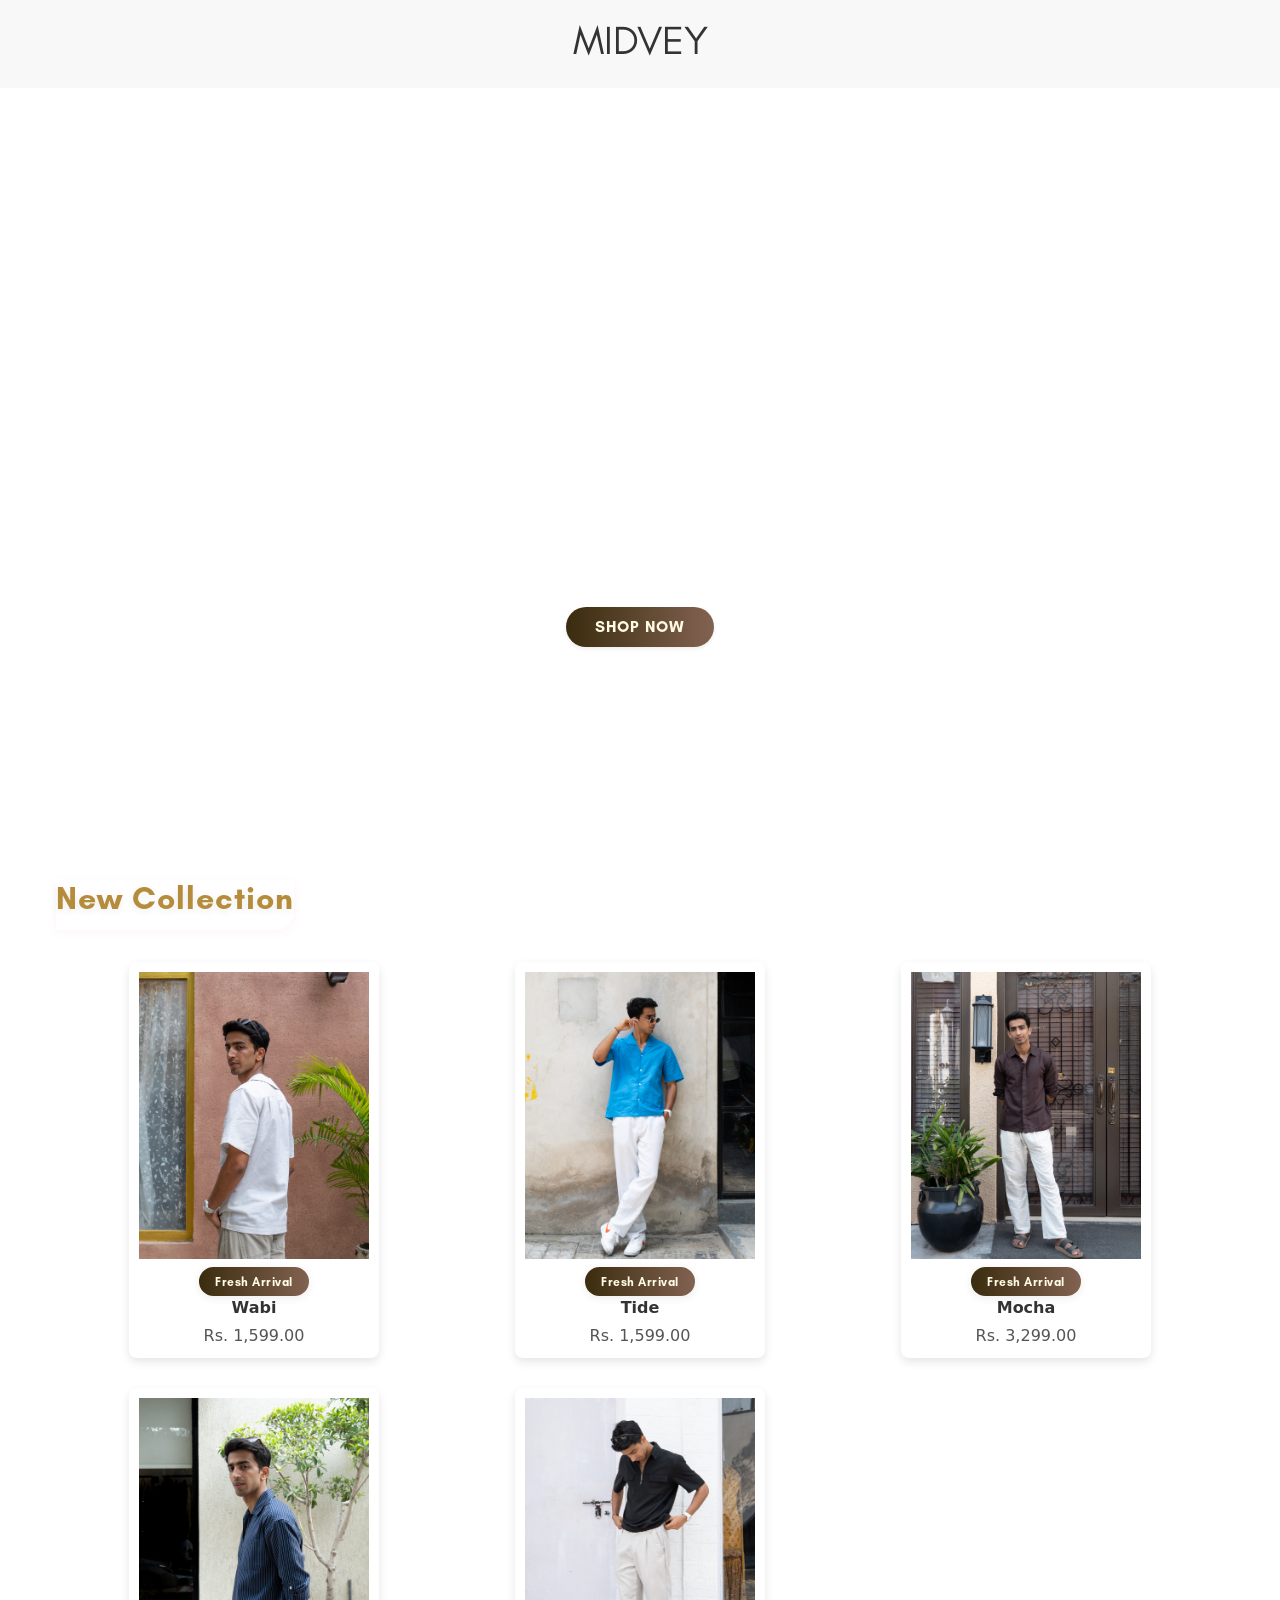
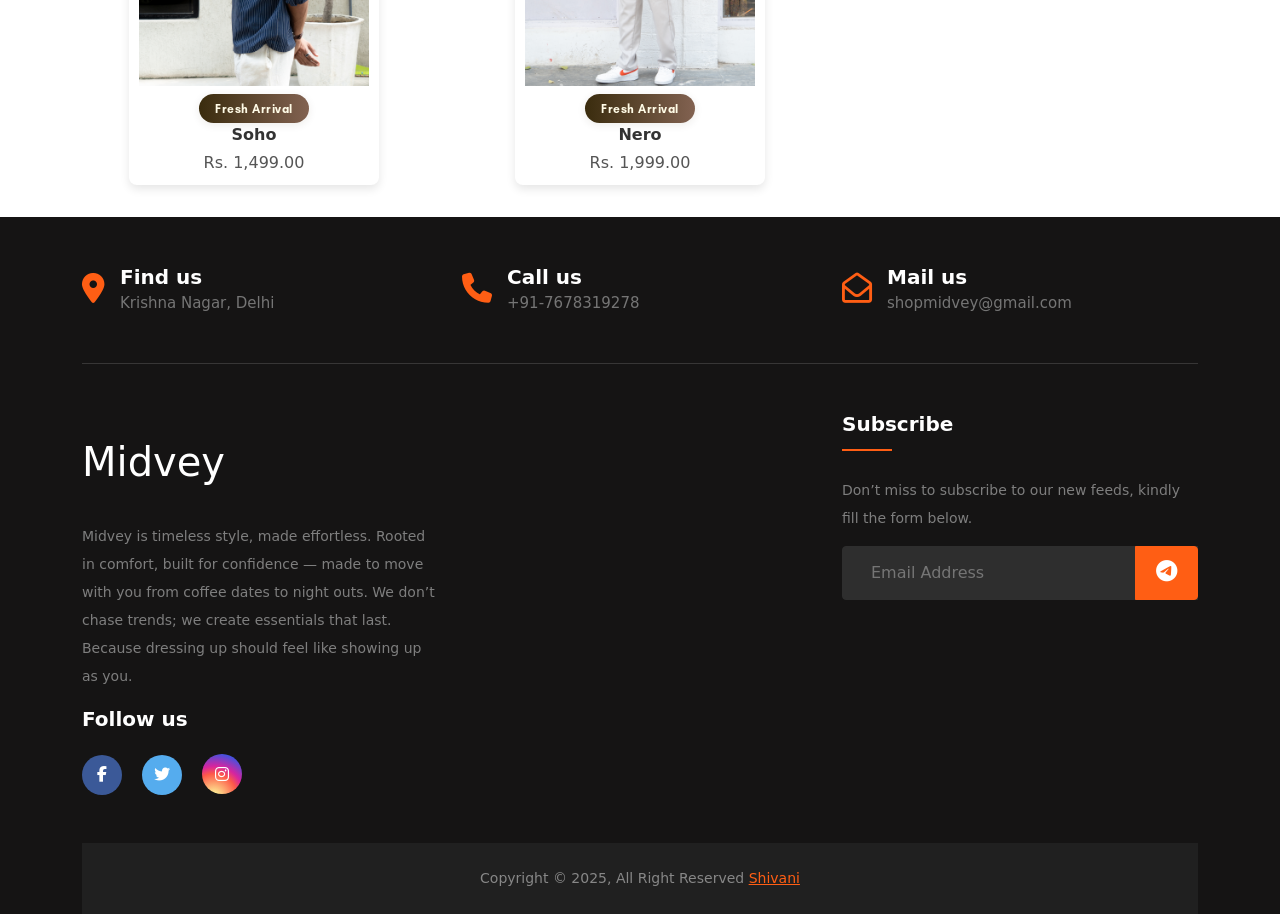
==== commit 19631a42: "Update HTML, CSS files and add new image" ====
--- a/index.html
+++ b/index.html
@@ -49,7 +49,7 @@
 
       <div class="product-grid">
         <!-- Product 1 -->
-        <a href="https://wa.me/7678319278?text=I%20want%20to%20buy%20Lounge%20Shirt%20" target="_blank" class="product-card-link">
+        <a href="https://wa.me/7678319278?text=I%20want%20to%20buy%20Wabi%20Shirt%20" target="_blank" class="product-card-link">
           <div class="product-card">
             <div class="product-image" data-images='["Cloths/product1/001.jpg","Cloths/product1/031.jpg","Cloths/product1/004.jpg"]'>
               <img src="Cloths/product1/001.jpg" alt="Midnight Shirt" class="main-img" />
@@ -85,7 +85,7 @@
         </a>
 
         <!-- Product 4 -->
-        <a href="https://wa.me/7678319278?text=I%20want%20to%20buy%20Stride%20Shirt%20" target="_blank" class="product-card-link">
+        <a href="https://wa.me/7678319278?text=I%20want%20to%20buy%20Soho%20Shirt%20" target="_blank" class="product-card-link">
           <div class="product-card">
             <div class="product-image" data-images='["Cloths/product3/013.jpg","Cloths/product3/014.jpg","Cloths/product3/015.jpg","Cloths/product3/016.jpg"]'>
               <img src="Cloths/product3/013.jpg" alt="Midnight Shirt" class="main-img" />
@@ -97,7 +97,7 @@
         </a>
 
         <!-- Product 5 -->
-        <a href="https://wa.me/917678319278?text=I%20want%20to%20buy%20Midnight%20Shirt%20" target="_blank" class="product-card-link">
+        <a href="https://wa.me/917678319278?text=I%20want%20to%20buy%20Nero%20Shirt%20" target="_blank" class="product-card-link">
           <div class="product-card">
             <div class="product-image" data-images='["Cloths/product4/019.jpg","Cloths/product4/020.jpg","Cloths/product4/021.jpg","Cloths/product4/022.jpg"]'>
               <img src="Cloths/product4/019.jpg" alt="Midnight Shirt" class="main-img" />
--- a/style.css
+++ b/style.css
@@ -31,12 +31,12 @@
 }
 
 .heading h1 {
-    font-weight: 700;
+    font-weight: 100;
 }
 .header {
   text-align: center;
   padding: 150px 20px;
-  background-image: url('IMG_6500.PNG');
+  background-image: url('IMG_6699.PNG');
   background-size: cover;
   background-position: center center;
   background-repeat: no-repeat;
--- a/style.css
+++ b/style.css
@@ -31,12 +31,12 @@
 }
 
 .heading h1 {
-    font-weight: 700;
+    font-weight: 100;
 }
 .header {
   text-align: center;
   padding: 150px 20px;
-  background-image: url('IMG_6500.PNG');
+  background-image: url('IMG_6699.PNG');
   background-size: cover;
   background-position: center center;
   background-repeat: no-repeat;
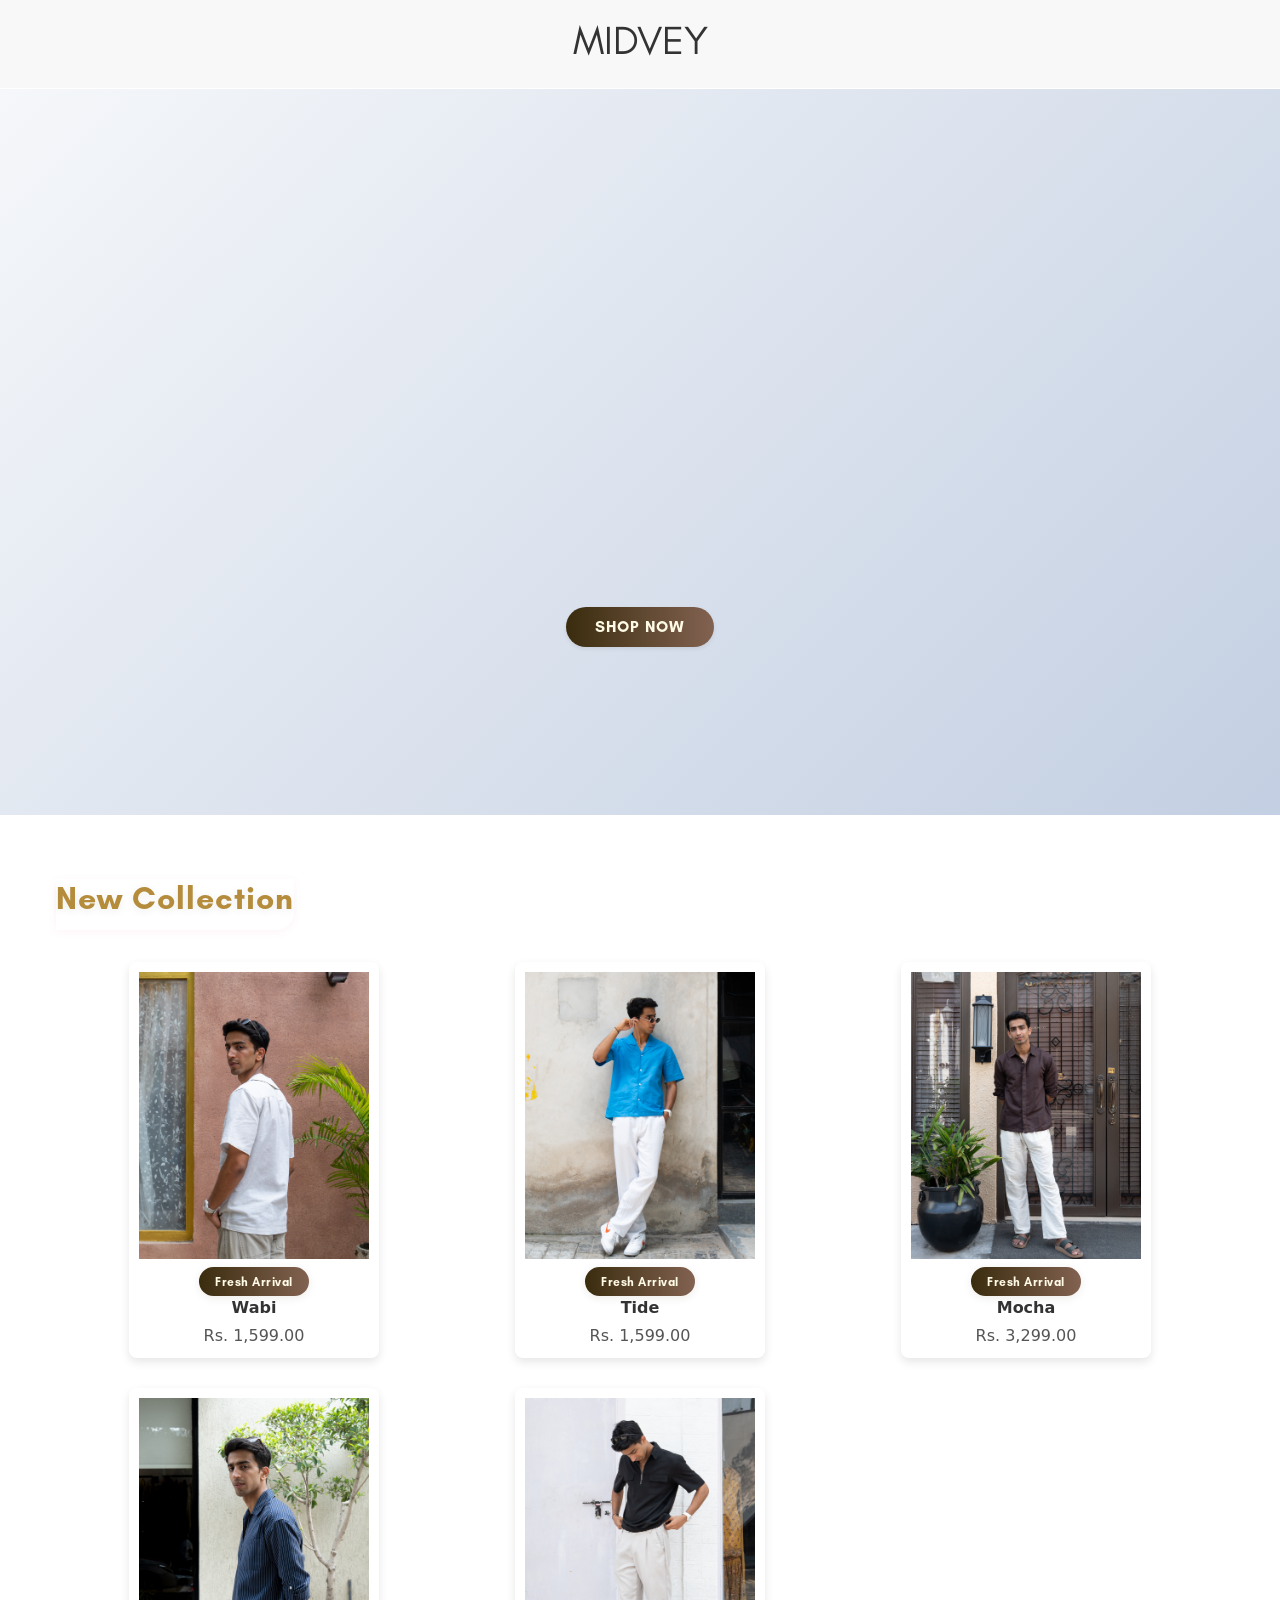
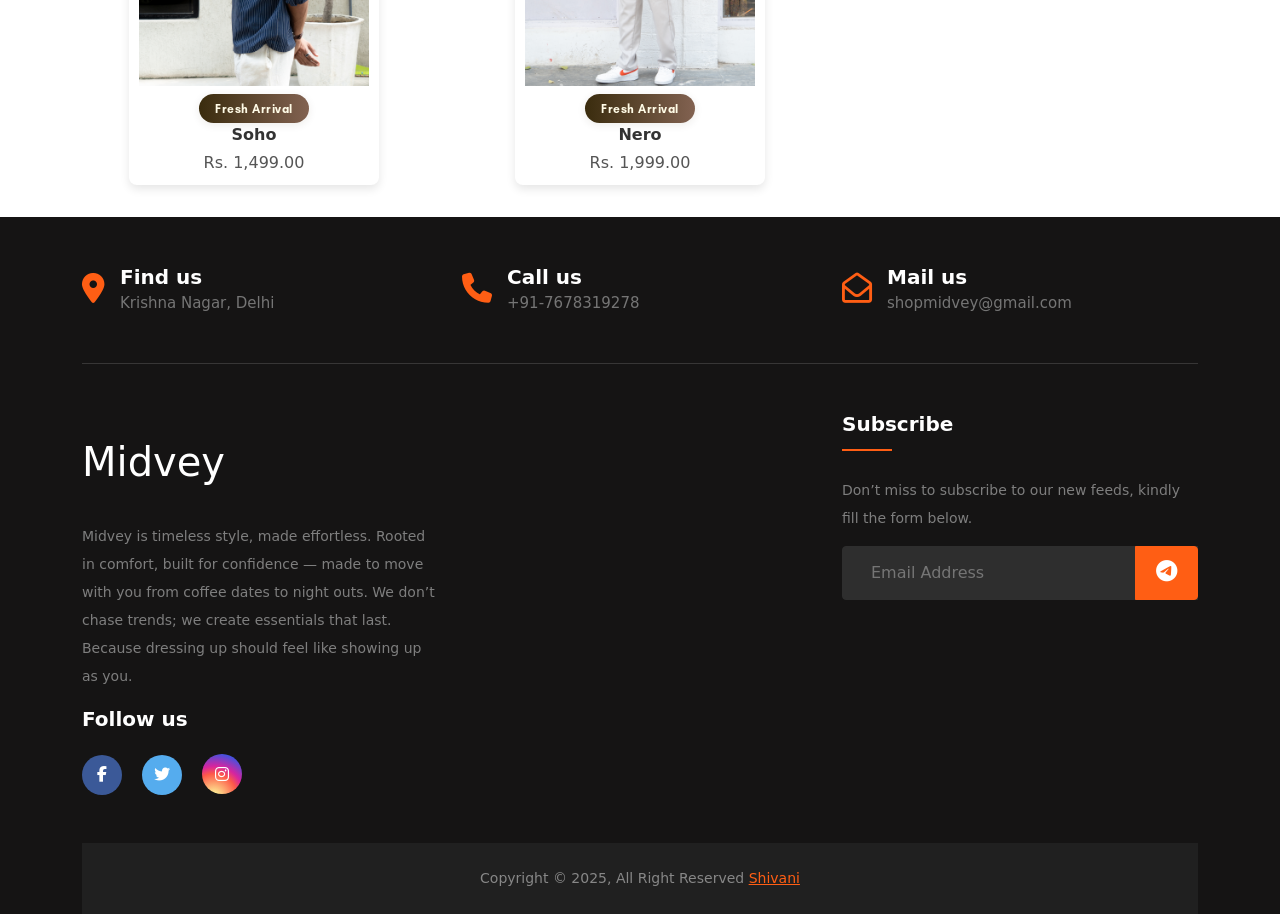
==== commit ba25ea37: "🚀 Mobile optimization: Fix background image loading and display - Fix mobile background image croppi" ====
--- a/index.html
+++ b/index.html
@@ -8,6 +8,33 @@
   <!-- Preload critical fonts for better performance -->
   <link rel="preload" href="./Font/GlacialIndifference-Bold.otf" as="font" type="font/otf" crossorigin>
   <link rel="preload" href="./Font/GlacialIndifference-Regular.otf" as="font" type="font/otf" crossorigin>
+  
+  <!-- Preload background image for mobile optimization -->
+  <link rel="preload" href="IMG_6699.PNG" as="image" media="(min-width: 768px)">
+  
+  <!-- Add loading optimization script -->
+  <script>
+    // Progressive image loading for mobile optimization
+    window.addEventListener('DOMContentLoaded', function() {
+      const header = document.querySelector('.header');
+      const isMobile = window.matchMedia('(max-width: 768px)').matches;
+      
+      if (isMobile) {
+        // For mobile, add a loading class initially
+        header.classList.add('loading');
+        
+        // Create a new image element to preload
+        const img = new Image();
+        img.onload = function() {
+          // Remove loading class once image is loaded
+          header.classList.remove('loading');
+          // Apply the background image
+          header.style.backgroundImage = "url('IMG_6699.PNG')";
+        };
+        img.src = 'IMG_6699.PNG';
+      }
+    });
+  </script>
     
   <link rel="stylesheet" href="style.css">
    <link rel="stylesheet" href="https://cdn.jsdelivr.net/npm/bootstrap@5.3.3/dist/css/bootstrap.min.css">
--- a/style.css
+++ b/style.css
@@ -48,6 +48,55 @@
   align-items: center;
   justify-content: center;
   overflow: hidden;
+}
+
+/* Preload hint for background image */
+.header::before {
+  content: '';
+  position: absolute;
+  top: 0;
+  left: 0;
+  width: 100%;
+  height: 100%;
+  background: linear-gradient(135deg, #f5f7fa 0%, #c3cfe2 100%);
+  z-index: -2;
+}
+
+/* Loading state with placeholder gradient */
+.header.loading {
+  background-image: linear-gradient(135deg, #667eea 0%, #764ba2 100%);
+}
+
+/* Image optimization for different screen sizes */
+@media (max-width: 768px) {
+  .header {
+    /* Show full image without cropping */
+    background-size: contain;
+    background-position: center center;
+    background-color: #667eea;
+    background-attachment: scroll;
+  }
+  
+  /* Alternative: if you prefer cover with better positioning */
+  .header.use-cover {
+    background-size: cover;
+    background-position: center 30%;
+  }
+}
+
+@media (max-width: 480px) {
+  .header {
+    /* Ensure full image is visible on small screens */
+    background-size: contain;
+    background-position: center center;
+    background-color: #667eea;
+    min-height: 50vh;
+  }
+  
+  .header.use-cover {
+    background-size: cover;
+    background-position: center 25%;
+  }
 }
 
 .header-overlay {
--- a/style.css
+++ b/style.css
@@ -48,6 +48,55 @@
   align-items: center;
   justify-content: center;
   overflow: hidden;
+}
+
+/* Preload hint for background image */
+.header::before {
+  content: '';
+  position: absolute;
+  top: 0;
+  left: 0;
+  width: 100%;
+  height: 100%;
+  background: linear-gradient(135deg, #f5f7fa 0%, #c3cfe2 100%);
+  z-index: -2;
+}
+
+/* Loading state with placeholder gradient */
+.header.loading {
+  background-image: linear-gradient(135deg, #667eea 0%, #764ba2 100%);
+}
+
+/* Image optimization for different screen sizes */
+@media (max-width: 768px) {
+  .header {
+    /* Show full image without cropping */
+    background-size: contain;
+    background-position: center center;
+    background-color: #667eea;
+    background-attachment: scroll;
+  }
+  
+  /* Alternative: if you prefer cover with better positioning */
+  .header.use-cover {
+    background-size: cover;
+    background-position: center 30%;
+  }
+}
+
+@media (max-width: 480px) {
+  .header {
+    /* Ensure full image is visible on small screens */
+    background-size: contain;
+    background-position: center center;
+    background-color: #667eea;
+    min-height: 50vh;
+  }
+  
+  .header.use-cover {
+    background-size: cover;
+    background-position: center 25%;
+  }
 }
 
 .header-overlay {
